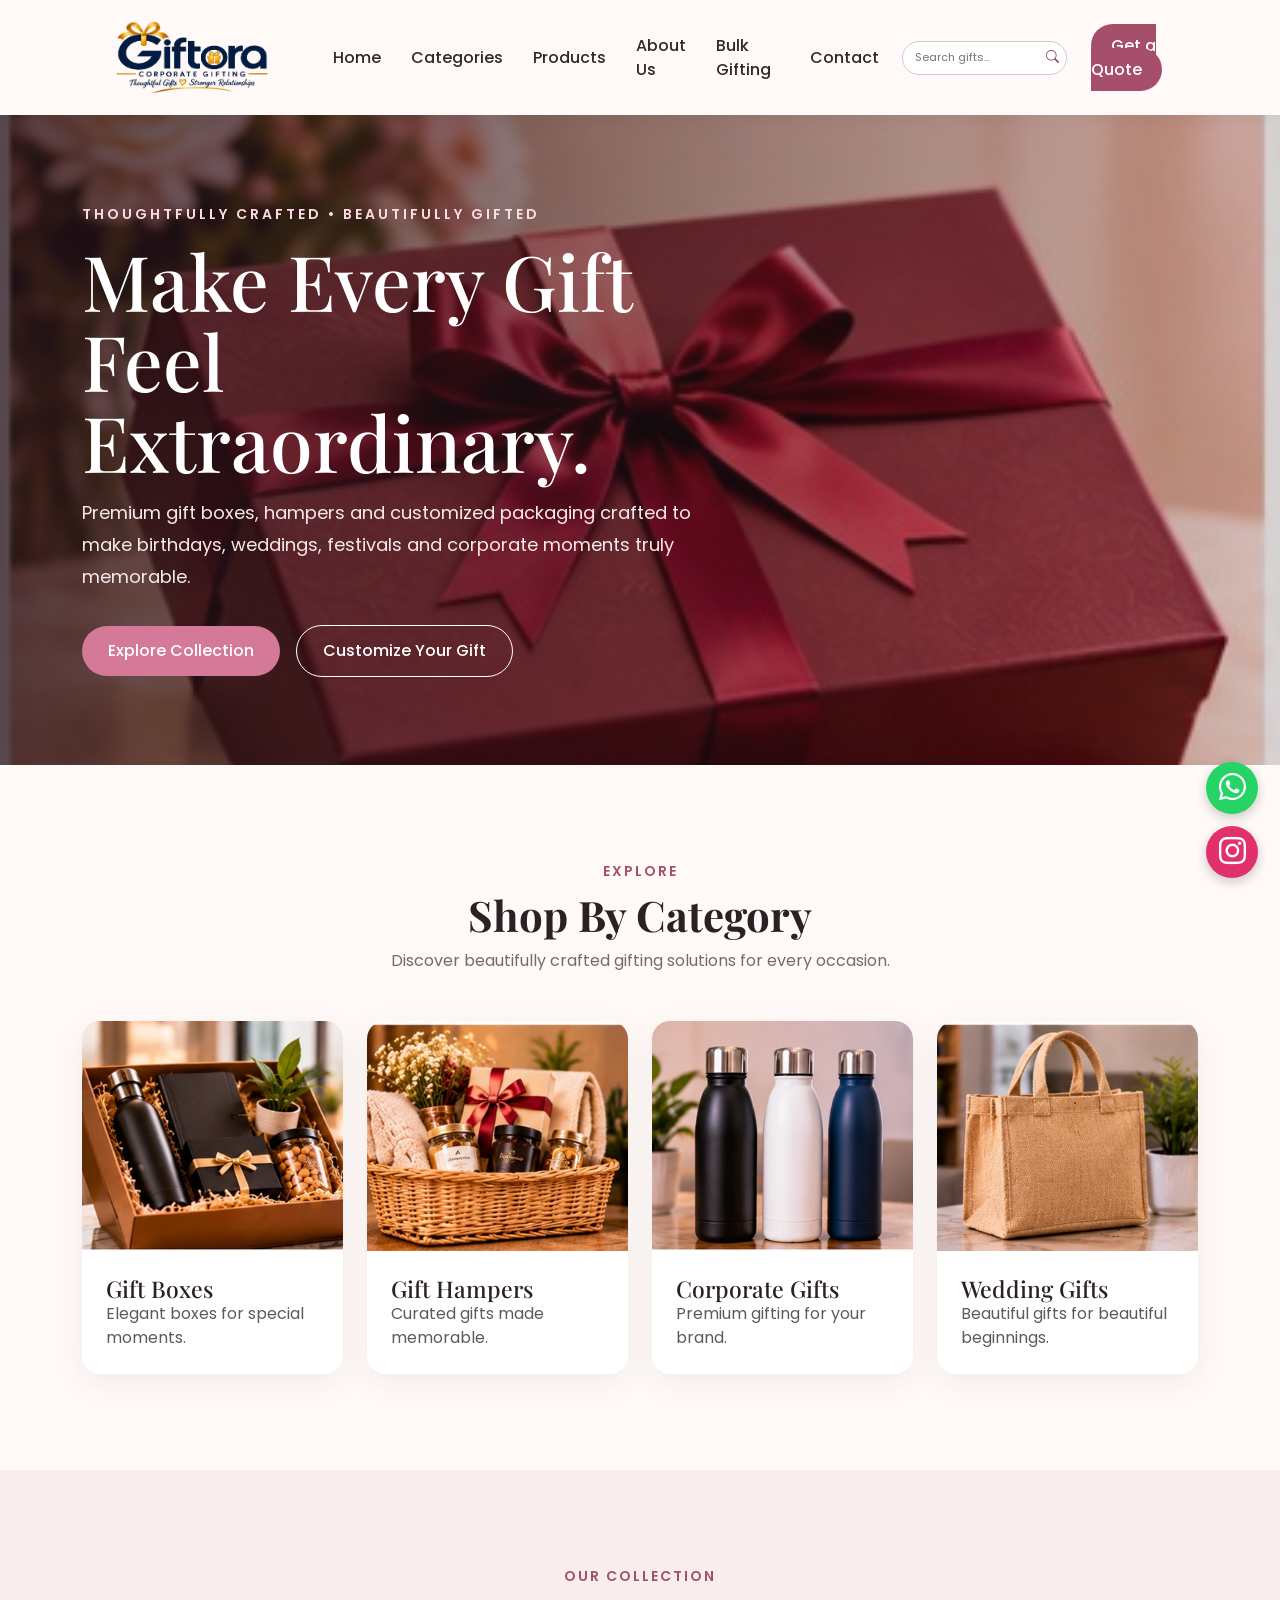
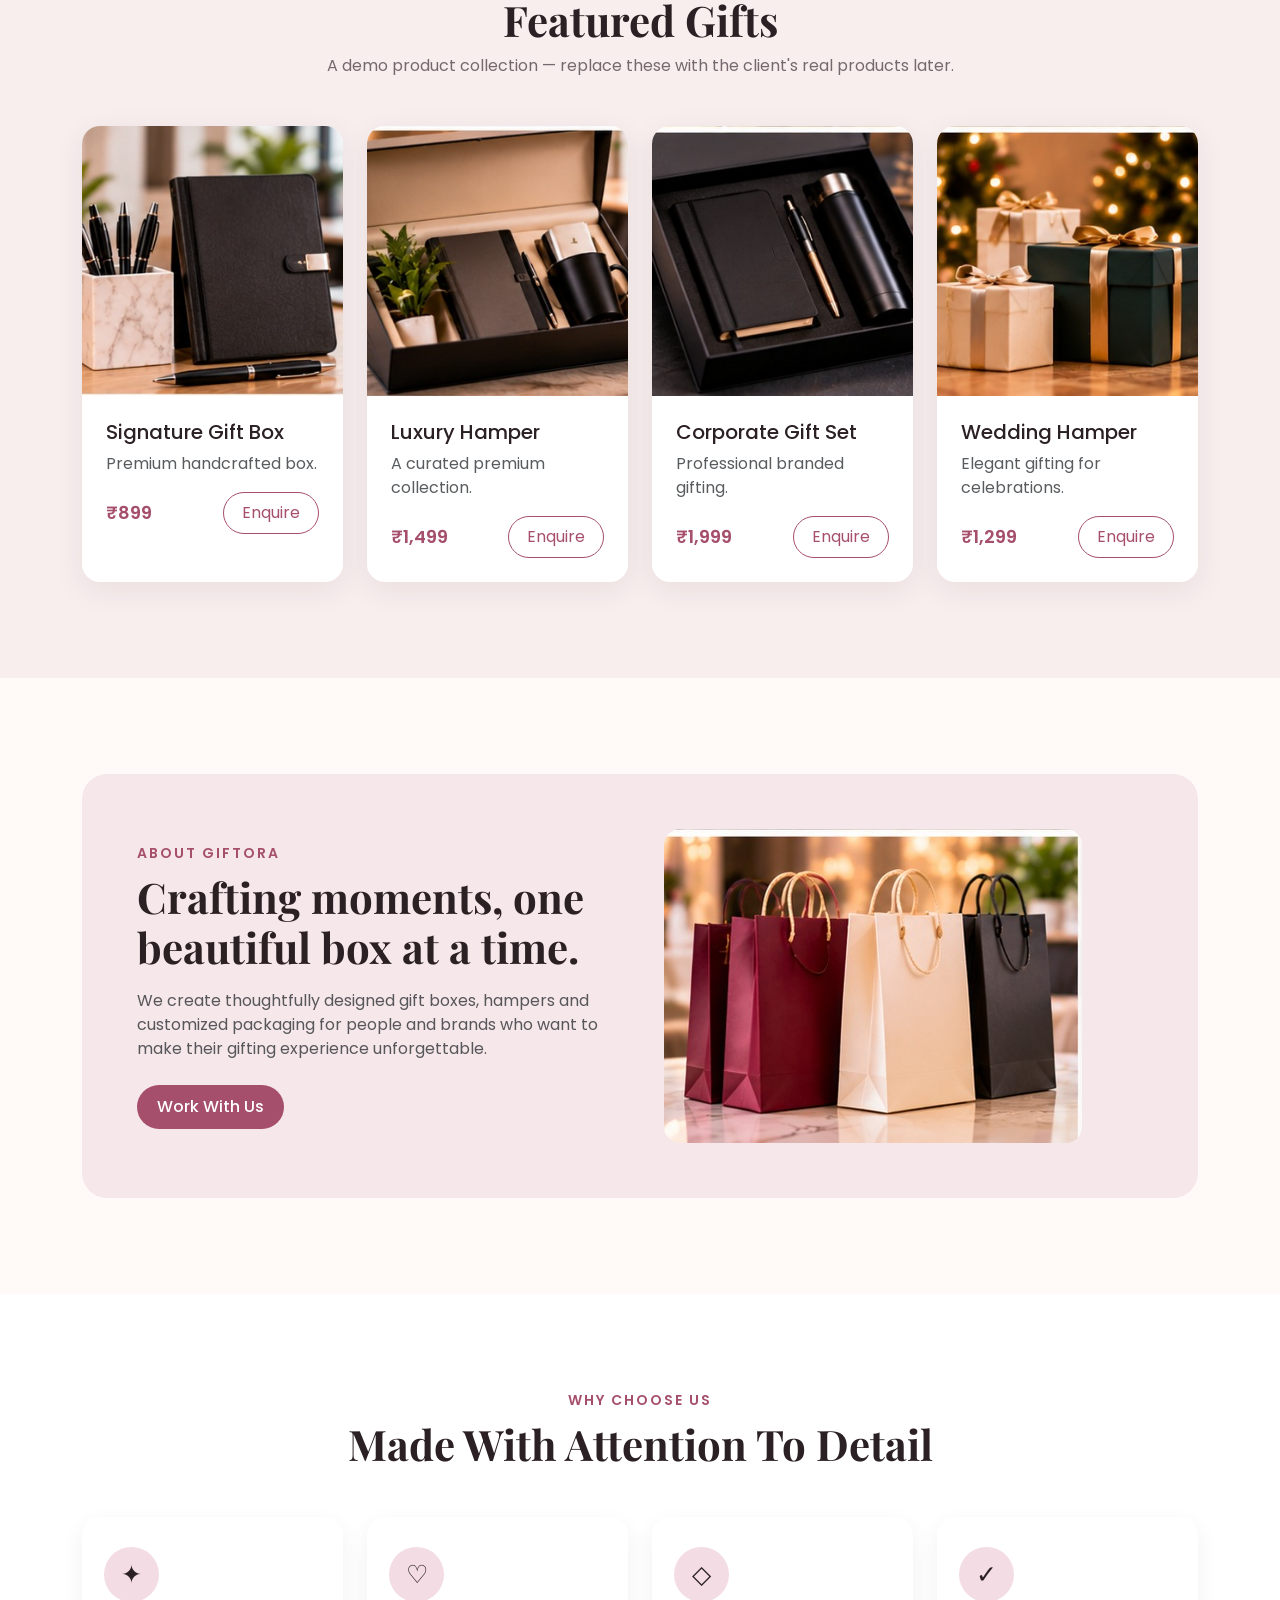
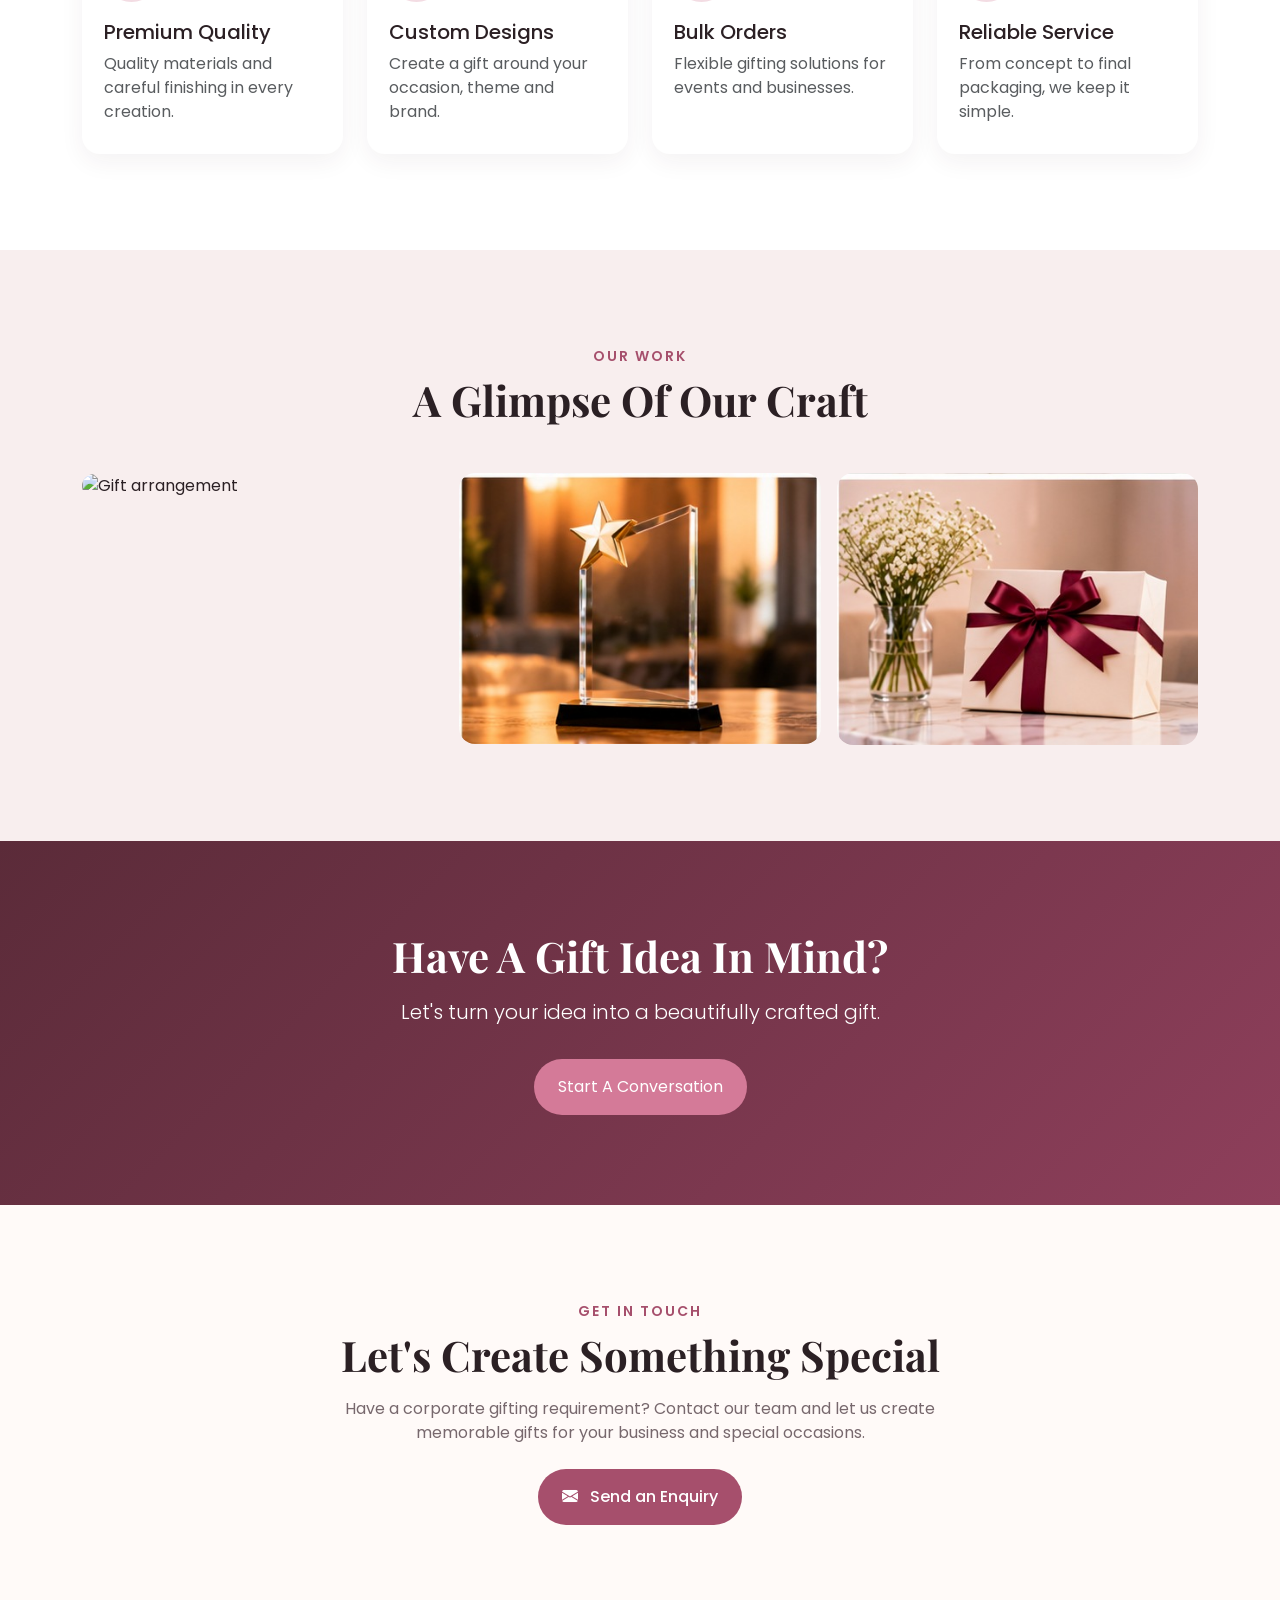
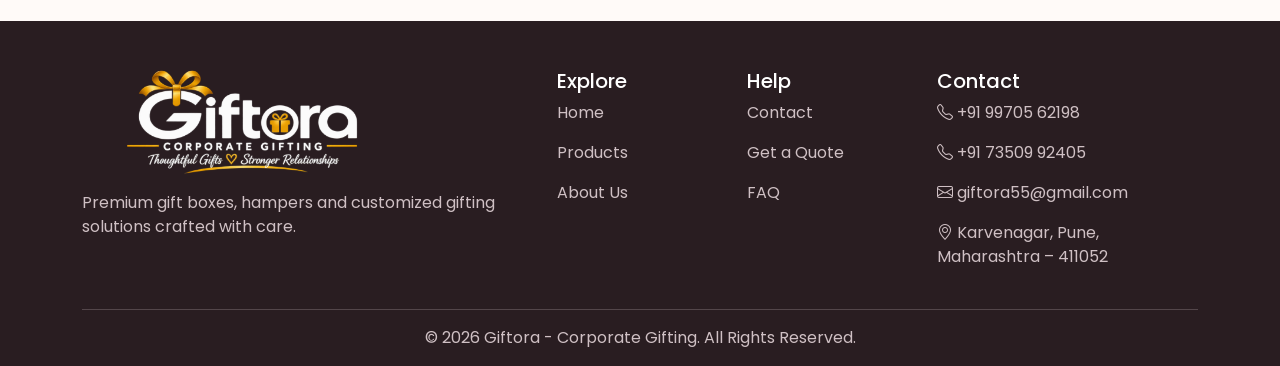
==== HTML/index.html @ d4a24ddd "add files" ====
<!DOCTYPE html>
<html lang="en">

<head>
    <meta charset="UTF-8">
    <meta name="viewport" content="width=device-width, initial-scale=1.0">
    <title>Giftora | Corporate Gifting</title>

    <!-- Bootstrap -->
    <link href="https://cdn.jsdelivr.net/npm/bootstrap@5.3.3/dist/css/bootstrap.min.css" rel="stylesheet">


    <link rel="stylesheet" href="https://cdn.jsdelivr.net/npm/bootstrap-icons@1.11.3/font/bootstrap-icons.min.css">


    <!-- Google Font -->
    <link rel="preconnect" href="https://fonts.googleapis.com">
    <link rel="preconnect" href="https://fonts.gstatic.com" crossorigin>
    <link
        href="https://fonts.googleapis.com/css2?family=Playfair+Display:wght@500;600;700&family=Poppins:wght@300;400;500;600&display=swap"
        rel="stylesheet">

    <style>
        * {
            box-sizing: border-box;
        }

        body {
            margin: 0;
            font-family: 'Poppins', sans-serif;
            color: #2b2024;
            background: #fffaf8;
        }

        .navbar {
            background: rgba(255, 250, 248, 0.96);
            box-shadow: 0 2px 18px rgba(0, 0, 0, 0.06);
        }

        .navbar-brand {
            font-family: 'Playfair Display', serif;
            font-size: 28px;
            font-weight: 700;
            color: #8e3f5b !important;
        }

        .nav-link {
            color: #35262b !important;
            font-weight: 500;
            margin: 0 7px;
        }

        .nav-link:hover {
            color: #b75d78 !important;
        }

        .quote-btn {
            background: #a64f6c;
            color: white;
            border-radius: 30px;
            padding: 10px 20px;
            text-decoration: none;
            font-weight: 500;
        }

        .quote-btn:hover {
            background: #843c55;
            color: white;
        }

        .hero {
            min-height: 650px;
            display: flex;
            align-items: center;
            background:
                linear-gradient(90deg, rgba(40, 20, 28, .78), rgba(40, 20, 28, .18)),
                url('../Image/Home/01-corporate-gift-hamper.jpg') center/cover;
        }

        .hero-content {
            color: white;
            max-width: 650px;
        }

        .hero-content .small-title {
            text-transform: uppercase;
            letter-spacing: 3px;
            font-size: 14px;
            color: #ffd9e4;
            font-weight: 600;
        }

        .hero h1 {
            font-family: 'Playfair Display', serif;
            font-size: clamp(45px, 6vw, 78px);
            line-height: 1.05;
            margin: 15px 0;
        }

        .hero p {
            font-size: 18px;
            line-height: 1.8;
            color: #f8e9ed;
        }

        .hero-buttons a {
            display: inline-block;
            margin-right: 12px;
            margin-top: 15px;
            padding: 13px 26px;
            border-radius: 30px;
            text-decoration: none;
            font-weight: 500;
        }

        .btn-main {
            background: #d47a98;
            color: white;
        }

        .btn-main:hover {
            background: #b75d78;
            color: white;
        }

        .btn-outline {
            border: 1px solid white;
            color: white;
        }

        .btn-outline:hover {
            background: white;
            color: #5b3441;
        }

        .section-title {
            font-family: 'Playfair Display', serif;
            font-size: 42px;
            font-weight: 700;
        }

        .section-subtitle {
            max-width: 650px;
            margin: 0 auto;
            color: #77686d;
        }

        .category-card {
            border: 0;
            overflow: hidden;
            border-radius: 18px;
            background: white;
            box-shadow: 0 8px 30px rgba(73, 39, 50, .08);
            transition: .3s;
        }

        .category-card:hover {
            transform: translateY(-7px);
        }

        .category-card img {
            height: 230px;
            width: 100%;
            object-fit: cover;
        }

        .category-card h5 {
            font-family: 'Playfair Display', serif;
            font-size: 23px;
            margin: 0;
        }

        .product-card {
            border: 0;
            border-radius: 18px;
            overflow: hidden;
            background: white;
            box-shadow: 0 8px 30px rgba(73, 39, 50, .08);
            height: 100%;
        }

        .product-card img {
            height: 270px;
            width: 100%;
            object-fit: cover;
        }

        .product-card .price {
            color: #a64f6c;
            font-weight: 600;
            font-size: 18px;
        }

        .product-btn {
            border: 1px solid #a64f6c;
            color: #a64f6c;
            border-radius: 25px;
            padding: 8px 18px;
            text-decoration: none;
            display: inline-block;
        }

        .product-btn:hover {
            background: #a64f6c;
            color: white;
        }

        .about-box {
            background: #f5e7ea;
            border-radius: 25px;
            padding: 55px;
        }

        .why-card {
            background: white;
            border-radius: 18px;
            padding: 30px 22px;
            height: 100%;
            box-shadow: 0 8px 25px rgba(73, 39, 50, .06);
        }

        .why-icon {
            width: 55px;
            height: 55px;
            display: flex;
            align-items: center;
            justify-content: center;
            border-radius: 50%;
            background: #f3dce3;
            font-size: 25px;
            margin-bottom: 18px;
        }

        .cta {
            background: linear-gradient(135deg, #5b2b39, #8e3f5b);
            color: white;
            padding: 90px 20px;
        }

        footer {
            background: #291d21;
            color: #cfc0c4;
        }

        footer h4 {
            color: white;
            font-family: 'Playfair Display', serif;
        }

        footer a {
            color: #cfc0c4;
            text-decoration: none;
        }

        footer a:hover {
            color: white;
        }

        @media (max-width: 768px) {
            .hero {
                min-height: 580px;
            }

            .about-box {
                padding: 30px;
            }
        }

        /* ===== Home Page Navbar Search ===== */
        .giftora-search {
            position: relative;
            width: 165px;
            height: 34px;
            display: flex;
            align-items: center;
            border: 1px solid #d8c5cb;
            border-radius: 20px;
            background: #fff;
            overflow: hidden;
        }

        .giftora-search input {
            width: 100%;
            height: 100%;
            border: none !important;
            outline: none !important;
            box-shadow: none !important;
            background: transparent;
            padding: 5px 30px 5px 12px;
            font-family: 'Poppins', sans-serif;
            font-size: 11px;
        }

        .giftora-search button {
            position: absolute;
            right: 7px;
            top: 50%;
            transform: translateY(-50%);
            border: none;
            background: transparent;
            color: #8e3f5b;
            padding: 0;
            font-size: 13px;
            cursor: pointer;
        }

        @media (max-width: 991px) {
            .giftora-search {
                width: 165px;
            }
        }

        /* Floating Social Media Buttons */
        .floating-social {
            position: fixed;
            right: 22px;
            bottom: 22px;
            display: flex;
            flex-direction: column;
            gap: 12px;
            z-index: 9999;
        }

        .social-btn {
            width: 52px;
            height: 52px;
            border-radius: 50%;
            display: flex;
            align-items: center;
            justify-content: center;
            color: #fff;
            font-size: 27px;
            text-decoration: none;
            box-shadow: 0 4px 12px rgba(0, 0, 0, 0.2);
            transition: transform 0.3s ease;
        }

        .social-btn:hover {
            transform: scale(1.1);
            color: #fff;
        }

        .whatsapp-btn {
            background: #25D366;
        }

        .instagram-btn {
            background: #E1306C;
        }
    </style>
</head>

<body>

    <!-- NAVBAR -->

    <!-- NAVBAR -->
    <nav class="navbar navbar-expand-lg sticky-top">
        <div class="container py-2">

            <a class="navbar-brand" href="index.html">
                <img src="../Image/GiftoraLogo.png" alt="Giftora Corporate Gifting" style="width:220px; height:auto;">
            </a>

            <button class="navbar-toggler" type="button" data-bs-toggle="collapse" data-bs-target="#menu"
                aria-controls="menu" aria-expanded="false" aria-label="Toggle navigation">
                <span class="navbar-toggler-icon"></span>
            </button>

            <div class="collapse navbar-collapse" id="menu">
                <ul class="navbar-nav ms-auto align-items-lg-center">





                    <li class="nav-item">
                        <a class="nav-link" href="index.html">Home</a>
                    </li>

                    <li class="nav-item">
                        <a class="nav-link" href="categories.html">Categories</a>
                    </li>

                    <li class="nav-item">
                        <a class="nav-link" href="products.html">Products</a>
                    </li>

                    <li class="nav-item">
                        <a class="nav-link" href="about.html">About Us</a>
                    </li>

                    <li class="nav-item">
                        <a class="nav-link" href="bulk-gifting.html">Bulk Gifting</a>
                    </li>

                    <li class="nav-item">
                        <a class="nav-link" href="contact.html">Contact</a>
                    </li>


                    <!-- SEARCH BAR -->
                    <li class="nav-item mx-lg-2 my-2 my-lg-0">
                        <form class="giftora-search" action="products.html" method="get">
                            <input type="search" name="search" placeholder="Search gifts..." aria-label="Search gifts">

                            <button type="submit" aria-label="Search">
                                <i class="bi bi-search"></i>
                            </button>
                        </form>
                    </li>

                    <li class="nav-item ms-lg-3 mt-3 mt-lg-0">
                        <a class="quote-btn" href="contact.html">Get a Quote</a>
                    </li>

                </ul>
            </div>
        </div>
    </nav>


    <!-- HERO -->
    <section class="hero">
        <div class="container">
            <div class="hero-content">
                <div class="small-title">Thoughtfully crafted • Beautifully gifted</div>
                <h1>Make Every Gift Feel Extraordinary.</h1>
                <p>
                    Premium gift boxes, hampers and customized packaging
                    crafted to make birthdays, weddings, festivals and
                    corporate moments truly memorable.
                </p>

                <div class="hero-buttons">
                    <a href="#products" class="btn-main">Explore Collection</a>
                    <a href="#contact" class="btn-outline">Customize Your Gift</a>
                </div>
            </div>
        </div>
    </section>

    <!-- CATEGORIES -->
    <section id="categories" class="py-5">
        <div class="container py-5">
            <div class="text-center mb-5">
                <div class="text-uppercase small fw-semibold" style="letter-spacing:2px;color:#a64f6c;">
                    Explore
                </div>
                <h2 class="section-title mt-2">Shop By Category</h2>
                <p class="section-subtitle">
                    Discover beautifully crafted gifting solutions for every occasion.
                </p>
            </div>

            <div class="row g-4">
                <div class="col-md-6 col-lg-3">
                    <div class="category-card ">
                        <img src="../Image/Home/02-premium-gift-box.jpg" alt="Premium gift box">
                        <div class="p-4">
                            <h5>Gift Boxes</h5>
                            <p class="text-muted mb-0">Elegant boxes for special moments.</p>
                        </div>
                    </div>
                </div>

                <div class="col-md-6 col-lg-3">
                    <div class="category-card">
                        <img src="../Image/Home/07-luxury-gift-basket.jpg" alt="Luxury gift basket">
                        <div class="p-4">
                            <h5>Gift Hampers</h5>
                            <p class="text-muted mb-0">Curated gifts made memorable.</p>
                        </div>
                    </div>
                </div>

                <div class="col-md-6 col-lg-3">
                    <div class="category-card">
                        <img src="../Image/Home/04-insulated-water-bottles.jpg" alt="Insulated water bottles">
                        <div class="p-4">
                            <h5>Corporate Gifts</h5>
                            <p class="text-muted mb-0">Premium gifting for your brand.</p>
                        </div>
                    </div>
                </div>

                <div class="col-md-6 col-lg-3">
                    <div class="category-card">
                        <img src="../Image/Home/08-eco-friendly-tote.jpg" alt="Eco-friendly gift tote">
                        <div class="p-4">
                            <h5>Wedding Gifts</h5>
                            <p class="text-muted mb-0">Beautiful gifts for beautiful beginnings.</p>
                        </div>
                    </div>
                </div>
            </div>
        </div>
    </section>

    <!-- PRODUCTS -->
    <section id="products" class="py-5" style="background:#f8eeee;">
        <div class="container py-5">
            <div class="text-center mb-5">
                <div class="text-uppercase small fw-semibold" style="letter-spacing:2px;color:#a64f6c;">Our collection
                </div>
                <h2 class="section-title mt-2">Featured Gifts</h2>
                <p class="section-subtitle">A demo product collection — replace these with the client's real products
                    later.</p>
            </div>

            <div class="row g-4">
                <div class="col-md-6 col-lg-3">
                    <div class="product-card">
                        <img src="../Image/Home/03-office-stationery-gifts.jpg" alt="Office stationery gift set">
                        <div class="p-4">
                            <h5>Signature Gift Box</h5>
                            <p class="text-muted">Premium handcrafted box.</p>
                            <div class="d-flex justify-content-between align-items-center">
                                <span class="price">₹899</span>
                                <a class="product-btn" href="#contact">Enquire</a>
                            </div>
                        </div>
                    </div>
                </div>

                <div class="col-md-6 col-lg-3">
                    <div class="product-card">
                        <img src="../Image/Home/05-corporate-welcome-kit.jpg" alt="Corporate welcome kit">
                        <div class="p-4">
                            <h5>Luxury Hamper</h5>
                            <p class="text-muted">A curated premium collection.</p>
                            <div class="d-flex justify-content-between align-items-center">
                                <span class="price">₹1,499</span>
                                <a class="product-btn" href="#contact">Enquire</a>
                            </div>
                        </div>
                    </div>
                </div>

                <div class="col-md-6 col-lg-3">
                    <div class="product-card">
                        <img src="../Image/Home/10-executive-gift-set.jpg" alt="Executive gift set">
                        <div class="p-4">
                            <h5>Corporate Gift Set</h5>
                            <p class="text-muted">Professional branded gifting.</p>
                            <div class="d-flex justify-content-between align-items-center">
                                <span class="price">₹1,999</span>
                                <a class="product-btn" href="#contact">Enquire</a>
                            </div>
                        </div>
                    </div>
                </div>

                <div class="col-md-6 col-lg-3">
                    <div class="product-card">
                        <img src="../Image/Home/11-festive-gift-hampers.jpg" alt="Festive gift hamper">
                        <div class="p-4">
                            <h5>Wedding Hamper</h5>
                            <p class="text-muted">Elegant gifting for celebrations.</p>
                            <div class="d-flex justify-content-between align-items-center">
                                <span class="price">₹1,299</span>
                                <a class="product-btn" href="#contact">Enquire</a>
                            </div>
                        </div>
                    </div>
                </div>
            </div>
        </div>
    </section>

    <!-- ABOUT -->
    <section id="about" class="py-5">
        <div class="container py-5">
            <div class="about-box">
                <div class="row align-items-center g-5">
                    <div class="col-lg-6">
                        <div class="text-uppercase small fw-semibold" style="letter-spacing:2px;color:#a64f6c;">About
                            Giftora</div>
                        <h2 class="section-title mt-2">Crafting moments, one beautiful box at a time.</h2>
                        <p class="text-muted mt-3">
                            We create thoughtfully designed gift boxes, hampers and
                            customized packaging for people and brands who want to
                            make their gifting experience unforgettable.
                        </p>
                        <a href="#contact" class="quote-btn d-inline-block mt-2">Work With Us</a>
                    </div>

                    <div class="col-lg-6">
                        <img class="img-fluid rounded-4" src="../Image/Home/09-premium-gift-bags.jpg"
                            alt="Premium corporate gift bags">
                    </div>
                </div>
            </div>
        </div>
    </section>

    <!-- WHY US -->
    <section class="py-5" style="background:#fff;">
        <div class="container py-5">
            <div class="text-center mb-5">
                <div class="text-uppercase small fw-semibold" style="letter-spacing:2px;color:#a64f6c;">Why choose us
                </div>
                <h2 class="section-title mt-2">Made With Attention To Detail</h2>
            </div>

            <div class="row g-4">
                <div class="col-md-6 col-lg-3">
                    <div class="why-card">
                        <div class="why-icon">✦</div>
                        <h5>Premium Quality</h5>
                        <p class="text-muted mb-0">Quality materials and careful finishing in every creation.</p>
                    </div>
                </div>

                <div class="col-md-6 col-lg-3">
                    <div class="why-card">
                        <div class="why-icon">♡</div>
                        <h5>Custom Designs</h5>
                        <p class="text-muted mb-0">Create a gift around your occasion, theme and brand.</p>
                    </div>
                </div>

                <div class="col-md-6 col-lg-3">
                    <div class="why-card">
                        <div class="why-icon">◇</div>
                        <h5>Bulk Orders</h5>
                        <p class="text-muted mb-0">Flexible gifting solutions for events and businesses.</p>
                    </div>
                </div>

                <div class="col-md-6 col-lg-3">
                    <div class="why-card">
                        <div class="why-icon">✓</div>
                        <h5>Reliable Service</h5>
                        <p class="text-muted mb-0">From concept to final packaging, we keep it simple.</p>
                    </div>
                </div>
            </div>
        </div>
    </section>

    <!-- GALLERY -->
    <section id="gallery" class="py-5" style="background:#f8eeee;">
        <div class="container py-5">
            <div class="text-center mb-5">
                <div class="text-uppercase small fw-semibold" style="letter-spacing:2px;color:#a64f6c;">Our work</div>
                <h2 class="section-title mt-2">A Glimpse Of Our Craft</h2>
            </div>

            <div class="row g-3">
                <div class="col-md-6 col-lg-4">
                    <img class="img-fluid rounded-4 w-100"
                        src="https://images.unsplash.com/photo-1607344645866-009c320b63e0?auto=format&fit=crop&w=900&q=80"
                        alt="Gift arrangement">
                </div>
                <div class="col-md-6 col-lg-4">
                    <img class="img-fluid rounded-4 w-100" src="../Image/Home/06-recognition-award.jpg"
                        alt="Corporate recognition award">
                </div>
                <div class="col-md-6 col-lg-4">
                    <img class="img-fluid rounded-4 w-100" src="../Image/Home/12-premium-packaging.jpg"
                        alt="Premium gift packaging">
                </div>
            </div>
        </div>
    </section>

    <!-- CTA -->
    <section class="cta text-center">
        <div class="container">
            <h2 class="section-title text-white">Have A Gift Idea In Mind?</h2>
            <p class="lead mt-3">Let's turn your idea into a beautifully crafted gift.</p>
            <a href="contact.html"
                class="btn-main d-inline-block mt-3 px-4 py-3 rounded-pill text-decoration-none">Start A
                Conversation</a>
        </div>
    </section>


    <!-- CONTACT CTA -->
    <section id="contact" class="py-5">
        <div class="container py-5">
            <div class="text-center">
                <div class="text-uppercase small fw-semibold" style="letter-spacing:2px;color:#a64f6c;">
                    Get in touch
                </div>

                <h2 class="section-title mt-2">
                    Let's Create Something Special
                </h2>

                <p class="section-subtitle mt-3">
                    Have a corporate gifting requirement?
                    Contact our team and let us create memorable gifts
                    for your business and special occasions.
                </p>

                <a href="contact.html" class="quote-btn d-inline-block mt-4 px-4 py-3">
                    <i class="bi bi-envelope-fill me-2"></i>
                    Send an Enquiry
                </a>
            </div>
        </div>
    </section>


    <!-- FOOTER -->
    <footer class="pt-5 pb-3">
        <div class="container">
            <div class="row g-4">
                <div class="col-lg-5">

                    <img src="../Image/GiftoraFooterLogo.png" alt="Giftora Corporate Gifting"
                        style="width:320px; max-width:100%; height:auto;">

                    <p class="mt-3">
                        Premium gift boxes, hampers and customized gifting
                        solutions crafted with care.
                    </p>
                </div>

                <div class="col-6 col-lg-2">
                    <h5 class="text-white">Explore</h5>
                    <p><a href="#">Home</a></p>
                    <p><a href="#products">Products</a></p>
                    <p><a href="#about">About Us</a></p>
                </div>

                <div class="col-6 col-lg-2">
                    <h5 class="text-white">Help</h5>
                    <p><a href="#contact">Contact</a></p>
                    <p><a href="#contact">Get a Quote</a></p>
                    <p><a href="#">FAQ</a></p>
                </div>

                <div class="col-lg-3">
                    <h5 class="text-white">Contact</h5>

                    <p>
                        <i class="bi bi-telephone"></i>
                        <a href="tel:+919970562198">+91 99705 62198</a>
                    </p>

                    <p>
                        <i class="bi bi-telephone"></i>
                        <a href="tel:+917350992405">+91 73509 92405</a>
                    </p>

                    <p>
                        <i class="bi bi-envelope"></i>
                        <a href="mailto:giftora55@gmail.com">
                            giftora55@gmail.com
                        </a>
                    </p>

                    <p>
                        <i class="bi bi-geo-alt"></i>
                        Karvenagar, Pune, Maharashtra – 411052
                    </p>

                </div>
            </div>

            <hr class="mt-4">
            <p class="text-center mb-0">© 2026 Giftora - Corporate Gifting. All Rights Reserved.</p>
        </div>

        <script src="https://cdn.jsdelivr.net/npm/bootstrap@5.3.3/dist/js/bootstrap.bundle.min.js"></script>
    </footer>

    <!-- Floating Social Media Buttons -->
    <div class="floating-social">

        <!-- WhatsApp -->
        <a href="https://wa.me/917350992405" class="social-btn whatsapp-btn" target="_blank" rel="noopener noreferrer"
            aria-label="Chat on WhatsApp">
            <i class="bi bi-whatsapp"></i>
        </a>

        <!-- Instagram -->
        <a href="https://www.instagram.com/gift_oragifting/" class="social-btn instagram-btn" target="_blank"
            rel="noopener noreferrer" aria-label="Visit Instagram">
            <i class="bi bi-instagram"></i>
        </a>

    </div>

</body>

</html>
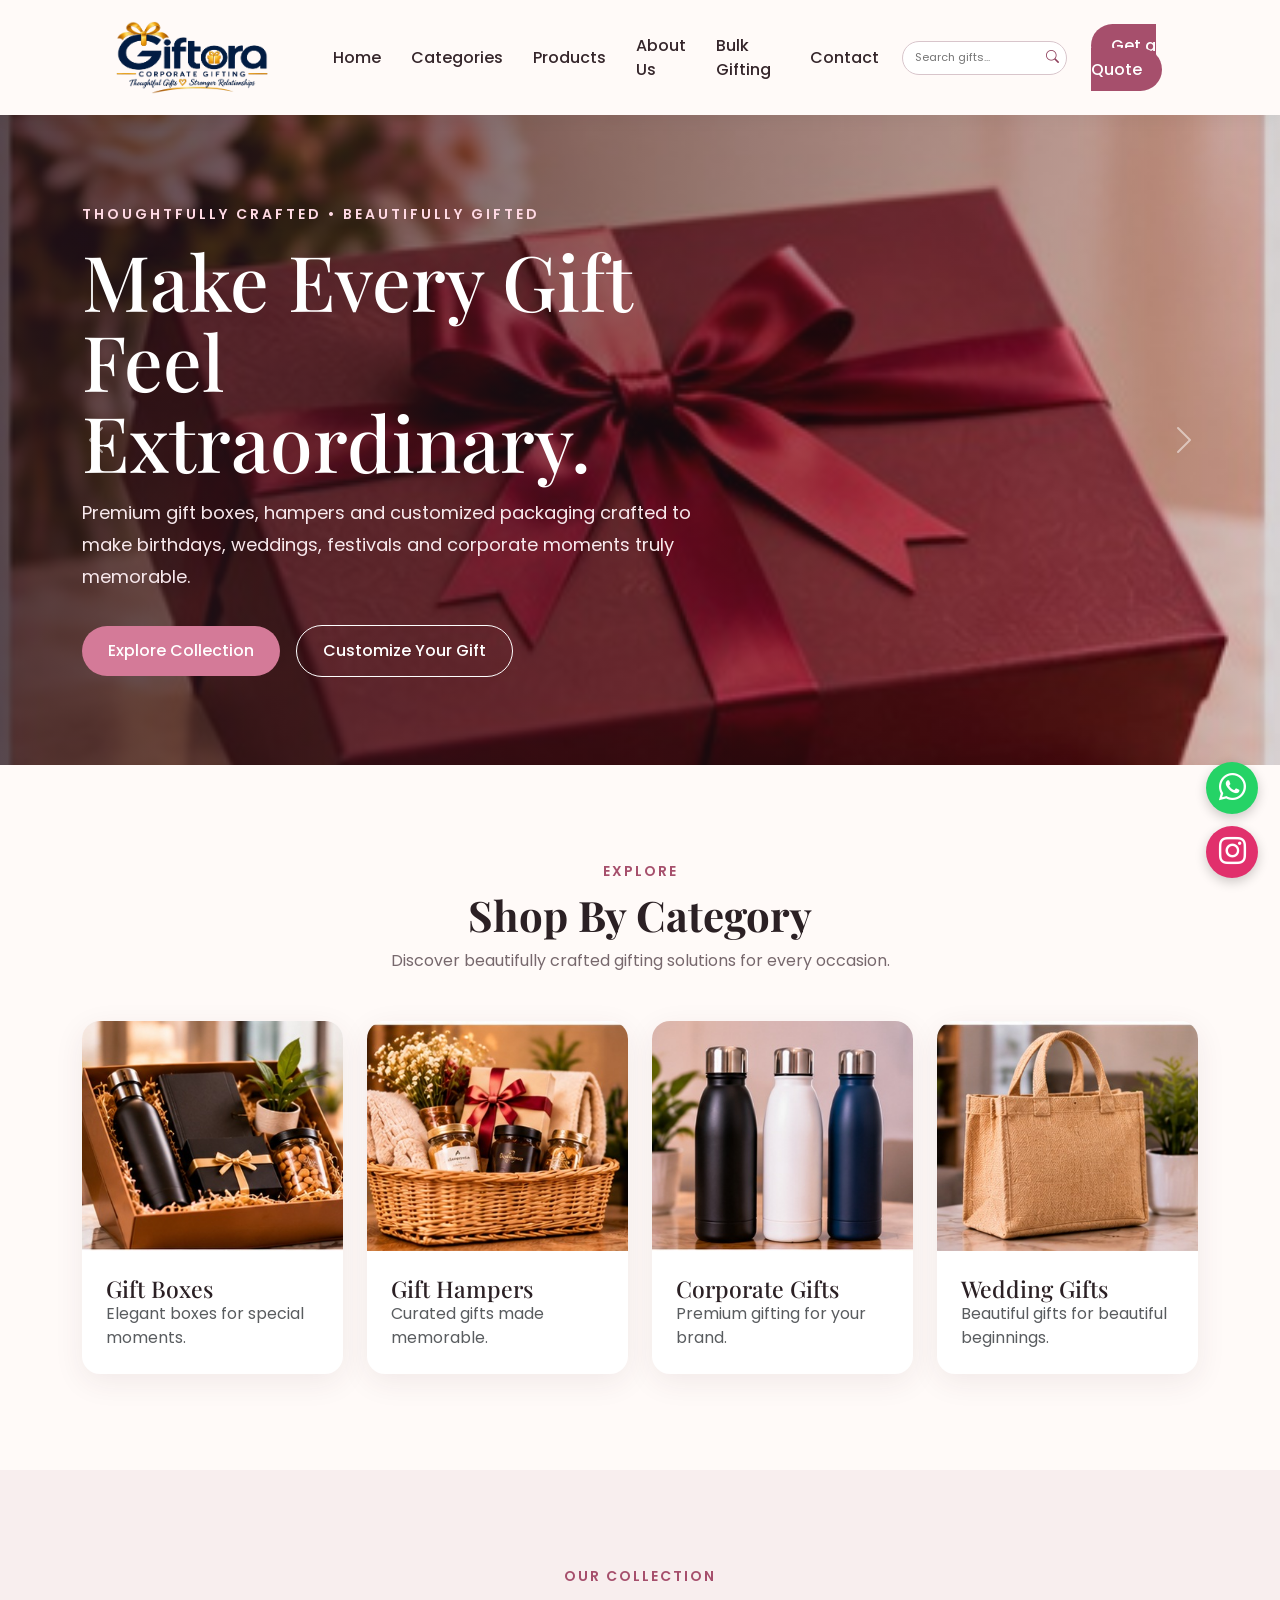
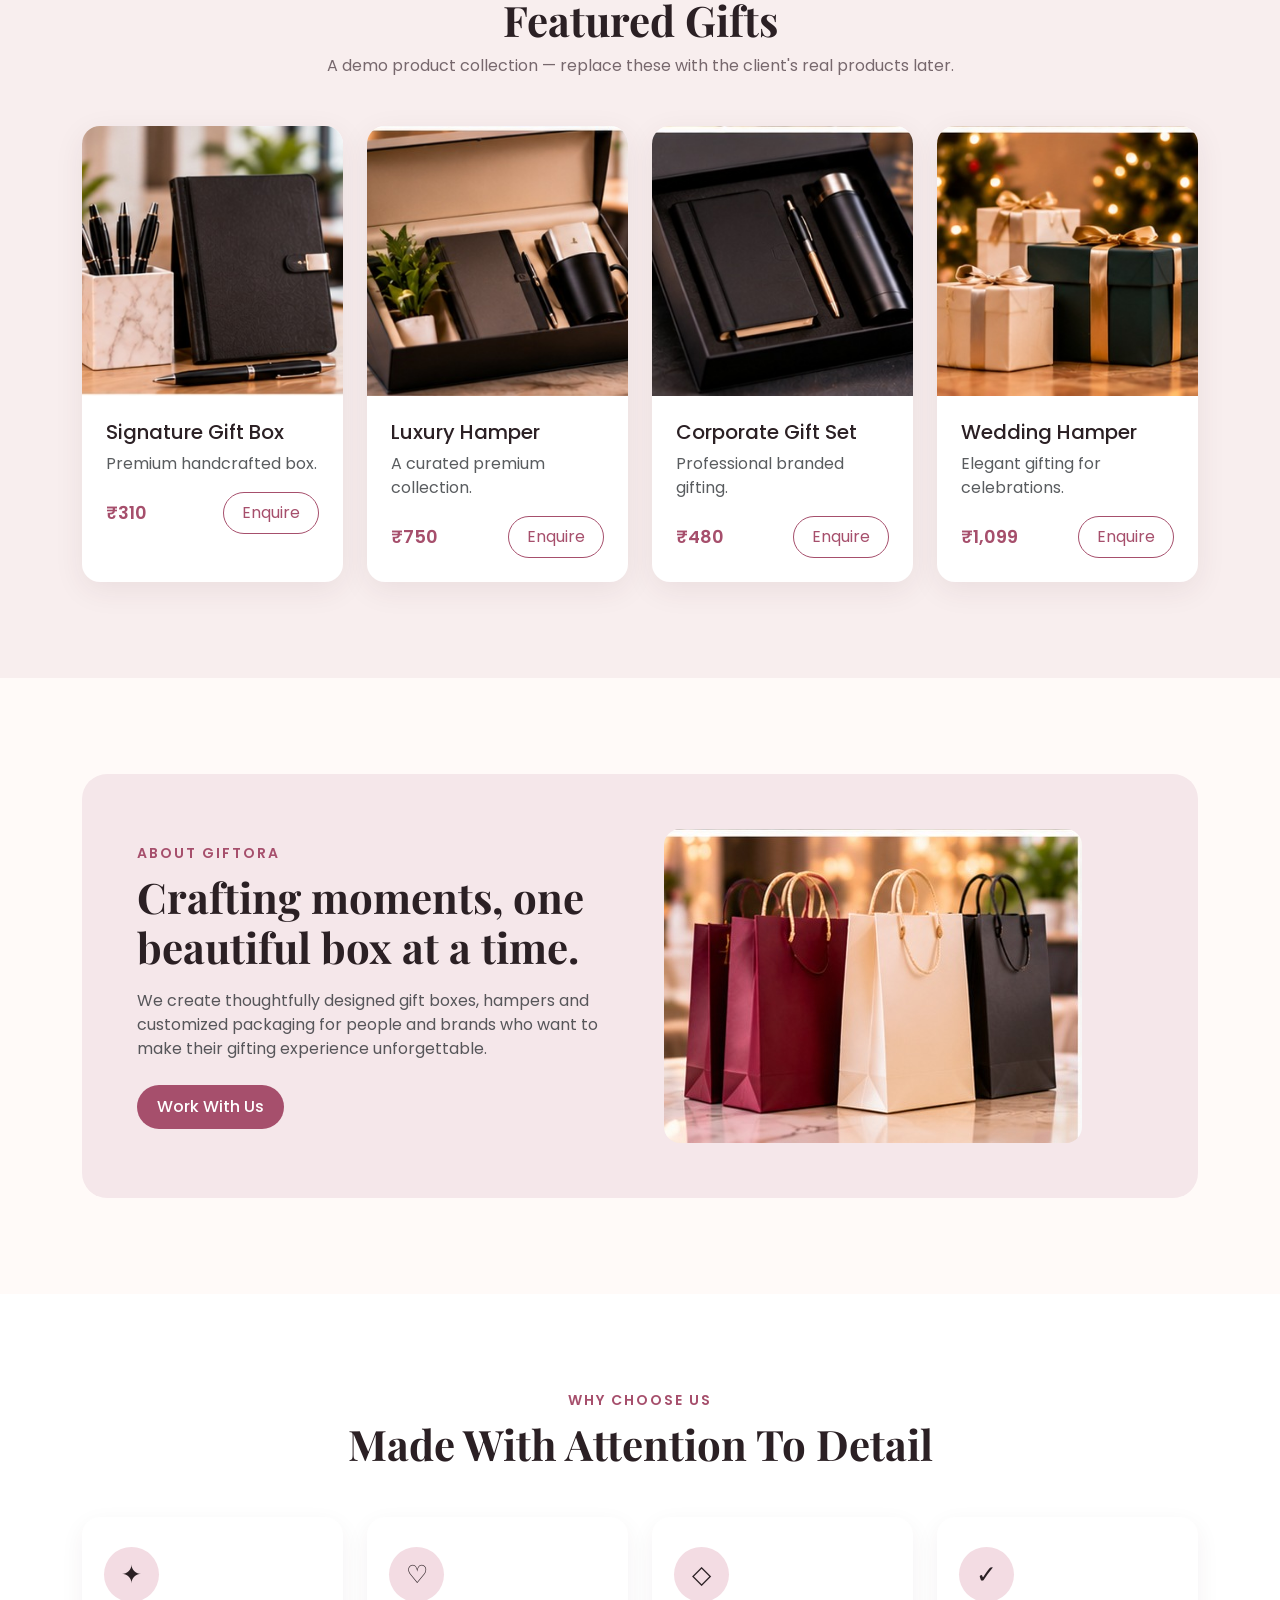
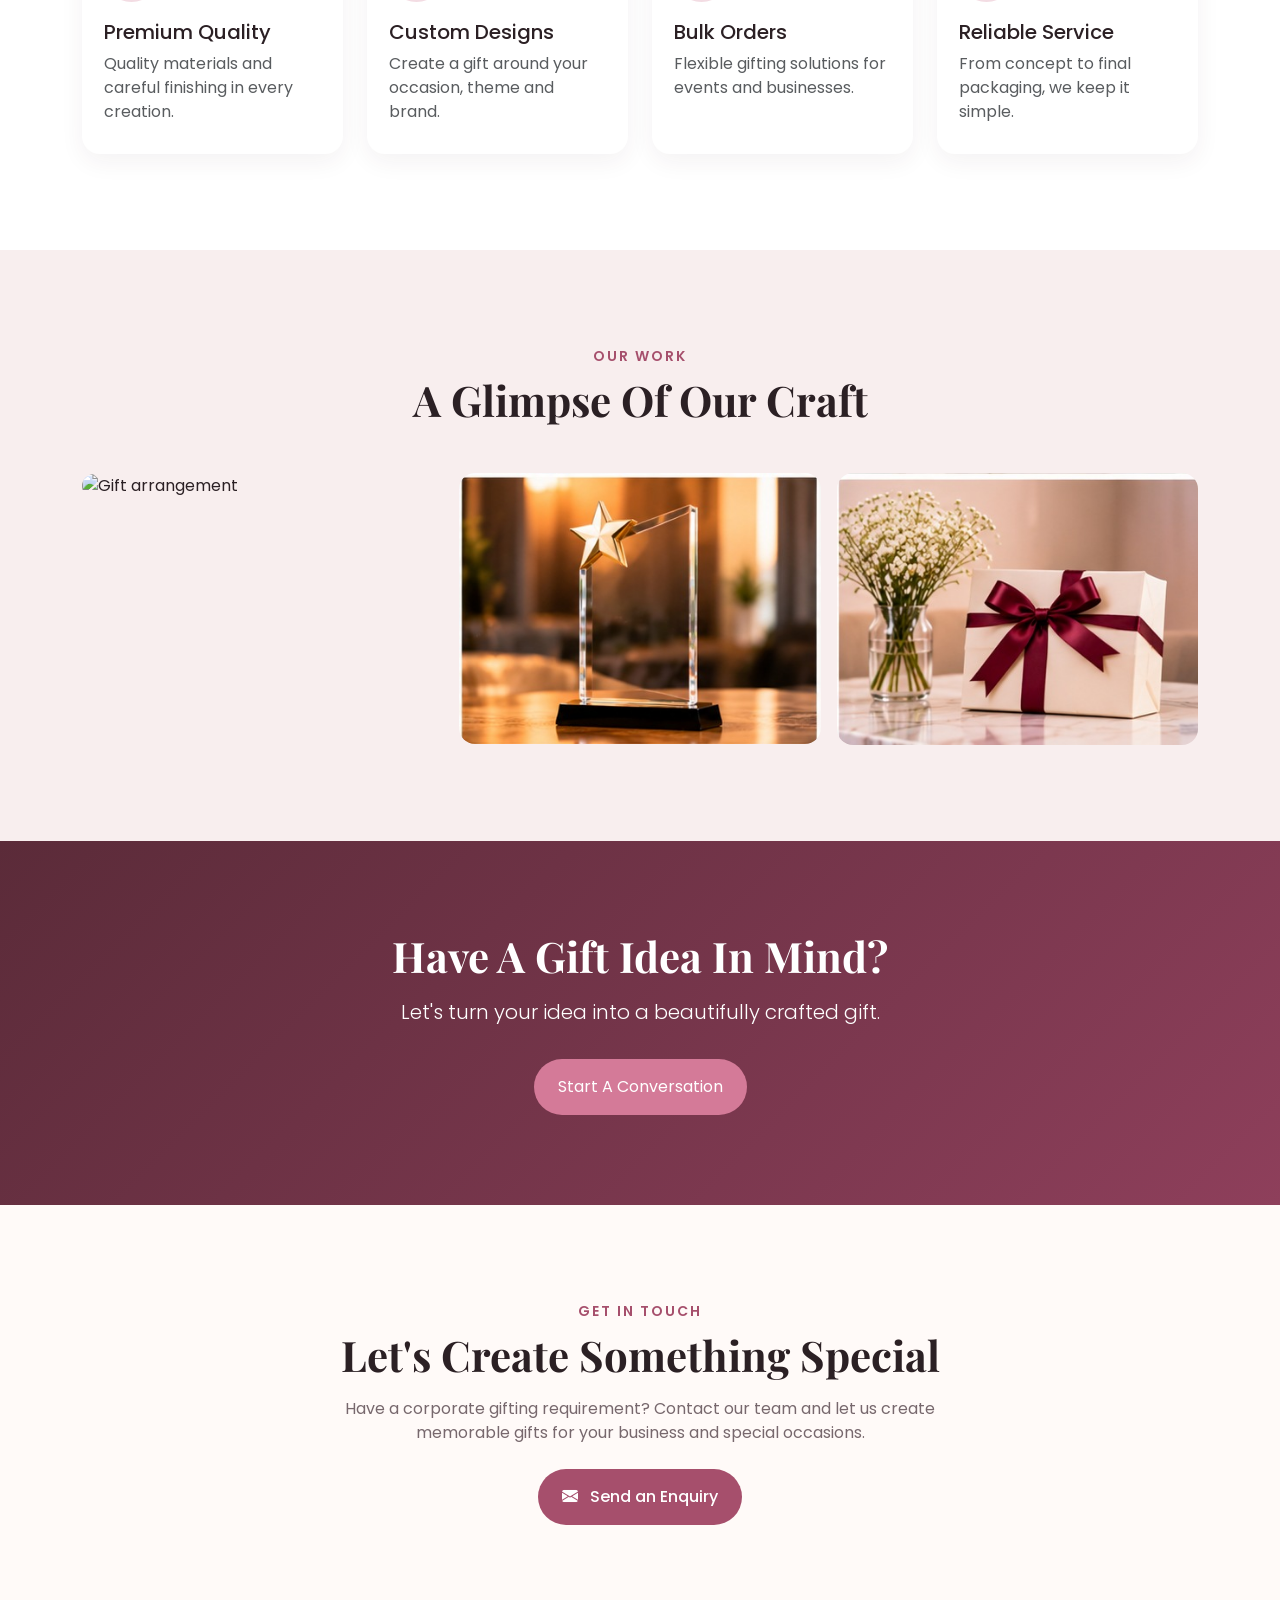
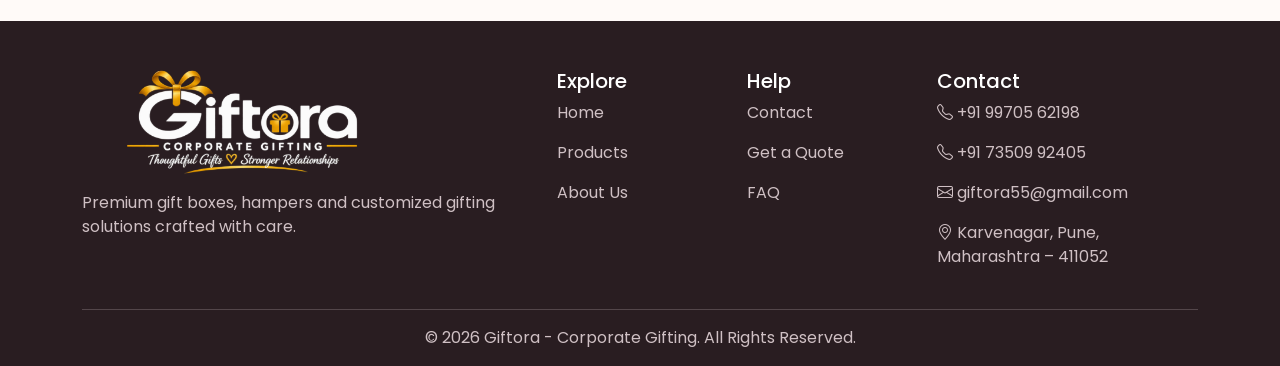
==== commit 61f117f9: "Updated Giftora homepage and contact page" ====
--- a/HTML/index.html
+++ b/HTML/index.html
@@ -69,17 +69,51 @@
         }
 
         .hero {
-            min-height: 650px;
+            display: block;
+            width: 100%;
+            height: 650px;
+            position: relative;
+            overflow: hidden;
+        }
+
+        #giftoraHero {
+            width: 100%;
+            height: 100%;
+        }
+
+        #giftoraHero .carousel-inner,
+        #giftoraHero .carousel-item {
+            width: 100%;
+            height: 650px;
+        }
+
+        #giftoraHero .carousel-item {
+            background-position: center;
+            background-size: cover;
+            background-repeat: no-repeat;
+        }
+
+        #giftoraHero .carousel-item::before {
+            content: "";
+            position: absolute;
+            inset: 0;
+            background: linear-gradient(90deg,
+                    rgba(40, 20, 28, .78),
+                    rgba(40, 20, 28, .18));
+        }
+
+        #giftoraHero .container {
+            position: relative;
+            z-index: 2;
+            height: 100%;
             display: flex;
             align-items: center;
-            background:
-                linear-gradient(90deg, rgba(40, 20, 28, .78), rgba(40, 20, 28, .18)),
-                url('../Image/Home/01-corporate-gift-hamper.jpg') center/cover;
         }
 
         .hero-content {
             color: white;
             max-width: 650px;
+            width: 100%;
         }
 
         .hero-content .small-title {
@@ -252,13 +286,26 @@
             text-decoration: none;
         }
 
+
         footer a:hover {
             color: white;
         }
 
+        /* ===== RESPONSIVE HERO ===== */
         @media (max-width: 768px) {
-            .hero {
-                min-height: 580px;
+
+            .hero,
+            #giftoraHero .carousel-inner,
+            #giftoraHero .carousel-item {
+                height: 580px;
+            }
+
+            .hero-content {
+                padding: 0 15px;
+            }
+
+            .hero h1 {
+                font-size: 45px;
             }
 
             .about-box {
@@ -266,9 +313,9 @@
             }
         }
 
-        /* ===== Home Page Navbar Search ===== */
+        /* ===== GIFTORA ROUNDED SEARCH BAR ===== */
         .giftora-search {
-            position: relative;
+          position: relative;
             width: 165px;
             height: 34px;
             display: flex;
@@ -291,8 +338,14 @@
             font-size: 11px;
         }
 
+        .giftora-search input:focus {
+            outline: none;
+            border: none;
+            box-shadow: none;
+        }
+
         .giftora-search button {
-            position: absolute;
+             position: absolute;
             right: 7px;
             top: 50%;
             transform: translateY(-50%);
@@ -304,13 +357,16 @@
             cursor: pointer;
         }
 
+
+        /* ===== TABLET RESPONSIVE ===== */
         @media (max-width: 991px) {
             .giftora-search {
                 width: 165px;
+                max-width: 100%;
             }
         }
 
-        /* Floating Social Media Buttons */
+        /* ===== FLOATING SOCIAL BUTTONS ===== */
         .floating-social {
             position: fixed;
             right: 22px;
@@ -420,23 +476,131 @@
     </nav>
 
 
-    <!-- HERO -->
+    <!-- HERO SLIDER -->
     <section class="hero">
-        <div class="container">
-            <div class="hero-content">
-                <div class="small-title">Thoughtfully crafted • Beautifully gifted</div>
-                <h1>Make Every Gift Feel Extraordinary.</h1>
-                <p>
-                    Premium gift boxes, hampers and customized packaging
-                    crafted to make birthdays, weddings, festivals and
-                    corporate moments truly memorable.
-                </p>
-
-                <div class="hero-buttons">
-                    <a href="#products" class="btn-main">Explore Collection</a>
-                    <a href="#contact" class="btn-outline">Customize Your Gift</a>
-                </div>
-            </div>
+
+        <div id="giftoraHero" class="carousel slide carousel-fade" data-bs-ride="carousel" data-bs-interval="3000">
+
+            <div class="carousel-inner">
+
+                <!-- SLIDE 1 -->
+                <div class="carousel-item active"
+                    style="background-image: url('../Image/Home/01-corporate-gift-hamper.jpg');">
+
+                    <div class="container h-100 d-flex align-items-center">
+                        <div class="hero-content">
+
+                            <div class="small-title">
+                                Thoughtfully crafted • Beautifully gifted
+                            </div>
+
+                            <h1>Make Every Gift Feel Extraordinary.</h1>
+
+                            <p>
+                                Premium gift boxes, hampers and customized packaging
+                                crafted to make birthdays, weddings, festivals and
+                                corporate moments truly memorable.
+                            </p>
+
+                            <div class="hero-buttons">
+                                <a href="#products" class="btn-main">Explore Collection</a>
+                                <a href="#contact" class="btn-outline">Customize Your Gift</a>
+                            </div>
+
+                        </div>
+                    </div>
+                </div>
+
+                <!-- SLIDE 2 -->
+                <div class="carousel-item" style="background-image: url('../Image/Home/giftora-Slider1.jpg');">
+
+                    <div class="container h-100 d-flex align-items-center">
+                        <div class="hero-content">
+
+                            <div class="small-title">
+                                Elegance in every detail
+                            </div>
+
+                            <h1>Gifts That Speak Without Words.</h1>
+
+                            <p>
+                                Discover beautifully designed gift boxes that turn
+                                thoughtful gestures into unforgettable memories.
+                            </p>
+
+                            <div class="hero-buttons">
+                                <a href="#products" class="btn-main">Explore Collection</a>
+                                <a href="#contact" class="btn-outline">Customize Your Gift</a>
+                            </div>
+
+                        </div>
+                    </div>
+                </div>
+
+                <!-- SLIDE 3 -->
+                <div class="carousel-item" style="background-image: url('../Image/Home/giftora-Slider2.jpg');">
+
+                    <div class="container h-100 d-flex align-items-center">
+                        <div class="hero-content">
+
+                            <div class="small-title">
+                                Thoughtful gifting • Lasting impressions
+                            </div>
+
+                            <h1>Make Every Celebration Special.</h1>
+
+                            <p>
+                                Beautifully curated hampers designed to bring joy
+                                to festivals, celebrations and special occasions.
+                            </p>
+
+                            <div class="hero-buttons">
+                                <a href="#products" class="btn-main">Explore Collection</a>
+                                <a href="#contact" class="btn-outline">Customize Your Gift</a>
+                            </div>
+
+                        </div>
+                    </div>
+                </div>
+
+                <!-- SLIDE 4 -->
+                <div class="carousel-item" style="background-image: url('../Image/Home/giftora-Slider3.jpg');">
+
+                    <div class="container h-100 d-flex align-items-center">
+                        <div class="hero-content">
+
+                            <div class="small-title">
+                                Made for moments that matter
+                            </div>
+
+                            <h1>Celebrate More With Thoughtful Gifts.</h1>
+
+                            <p>
+                                Explore unique gifting ideas and customized hampers
+                                crafted to make every occasion more meaningful.
+                            </p>
+
+                            <div class="hero-buttons">
+                                <a href="#products" class="btn-main">Explore Collection</a>
+                                <a href="#contact" class="btn-outline">Customize Your Gift</a>
+                            </div>
+
+                        </div>
+                    </div>
+                </div>
+
+            </div>
+
+            <!-- Previous Button -->
+            <button class="carousel-control-prev" type="button" data-bs-target="#giftoraHero" data-bs-slide="prev">
+                <span class="carousel-control-prev-icon"></span>
+            </button>
+
+            <!-- Next Button -->
+            <button class="carousel-control-next" type="button" data-bs-target="#giftoraHero" data-bs-slide="next">
+                <span class="carousel-control-next-icon"></span>
+            </button>
+
         </div>
     </section>
 
@@ -516,7 +680,7 @@
                             <h5>Signature Gift Box</h5>
                             <p class="text-muted">Premium handcrafted box.</p>
                             <div class="d-flex justify-content-between align-items-center">
-                                <span class="price">₹899</span>
+                                <span class="price">₹310</span>
                                 <a class="product-btn" href="#contact">Enquire</a>
                             </div>
                         </div>
@@ -530,7 +694,7 @@
                             <h5>Luxury Hamper</h5>
                             <p class="text-muted">A curated premium collection.</p>
                             <div class="d-flex justify-content-between align-items-center">
-                                <span class="price">₹1,499</span>
+                                <span class="price">₹750</span>
                                 <a class="product-btn" href="#contact">Enquire</a>
                             </div>
                         </div>
@@ -544,7 +708,7 @@
                             <h5>Corporate Gift Set</h5>
                             <p class="text-muted">Professional branded gifting.</p>
                             <div class="d-flex justify-content-between align-items-center">
-                                <span class="price">₹1,999</span>
+                                <span class="price">₹480</span>
                                 <a class="product-btn" href="#contact">Enquire</a>
                             </div>
                         </div>
@@ -558,7 +722,7 @@
                             <h5>Wedding Hamper</h5>
                             <p class="text-muted">Elegant gifting for celebrations.</p>
                             <div class="d-flex justify-content-between align-items-center">
-                                <span class="price">₹1,299</span>
+                                <span class="price">₹1,099</span>
                                 <a class="product-btn" href="#contact">Enquire</a>
                             </div>
                         </div>
@@ -772,7 +936,7 @@
     <div class="floating-social">
 
         <!-- WhatsApp -->
-        <a href="https://wa.me/917350992405" class="social-btn whatsapp-btn" target="_blank" rel="noopener noreferrer"
+        <a href="https://wa.me/919970562198" class="social-btn whatsapp-btn" target="_blank" rel="noopener noreferrer"
             aria-label="Chat on WhatsApp">
             <i class="bi bi-whatsapp"></i>
         </a>
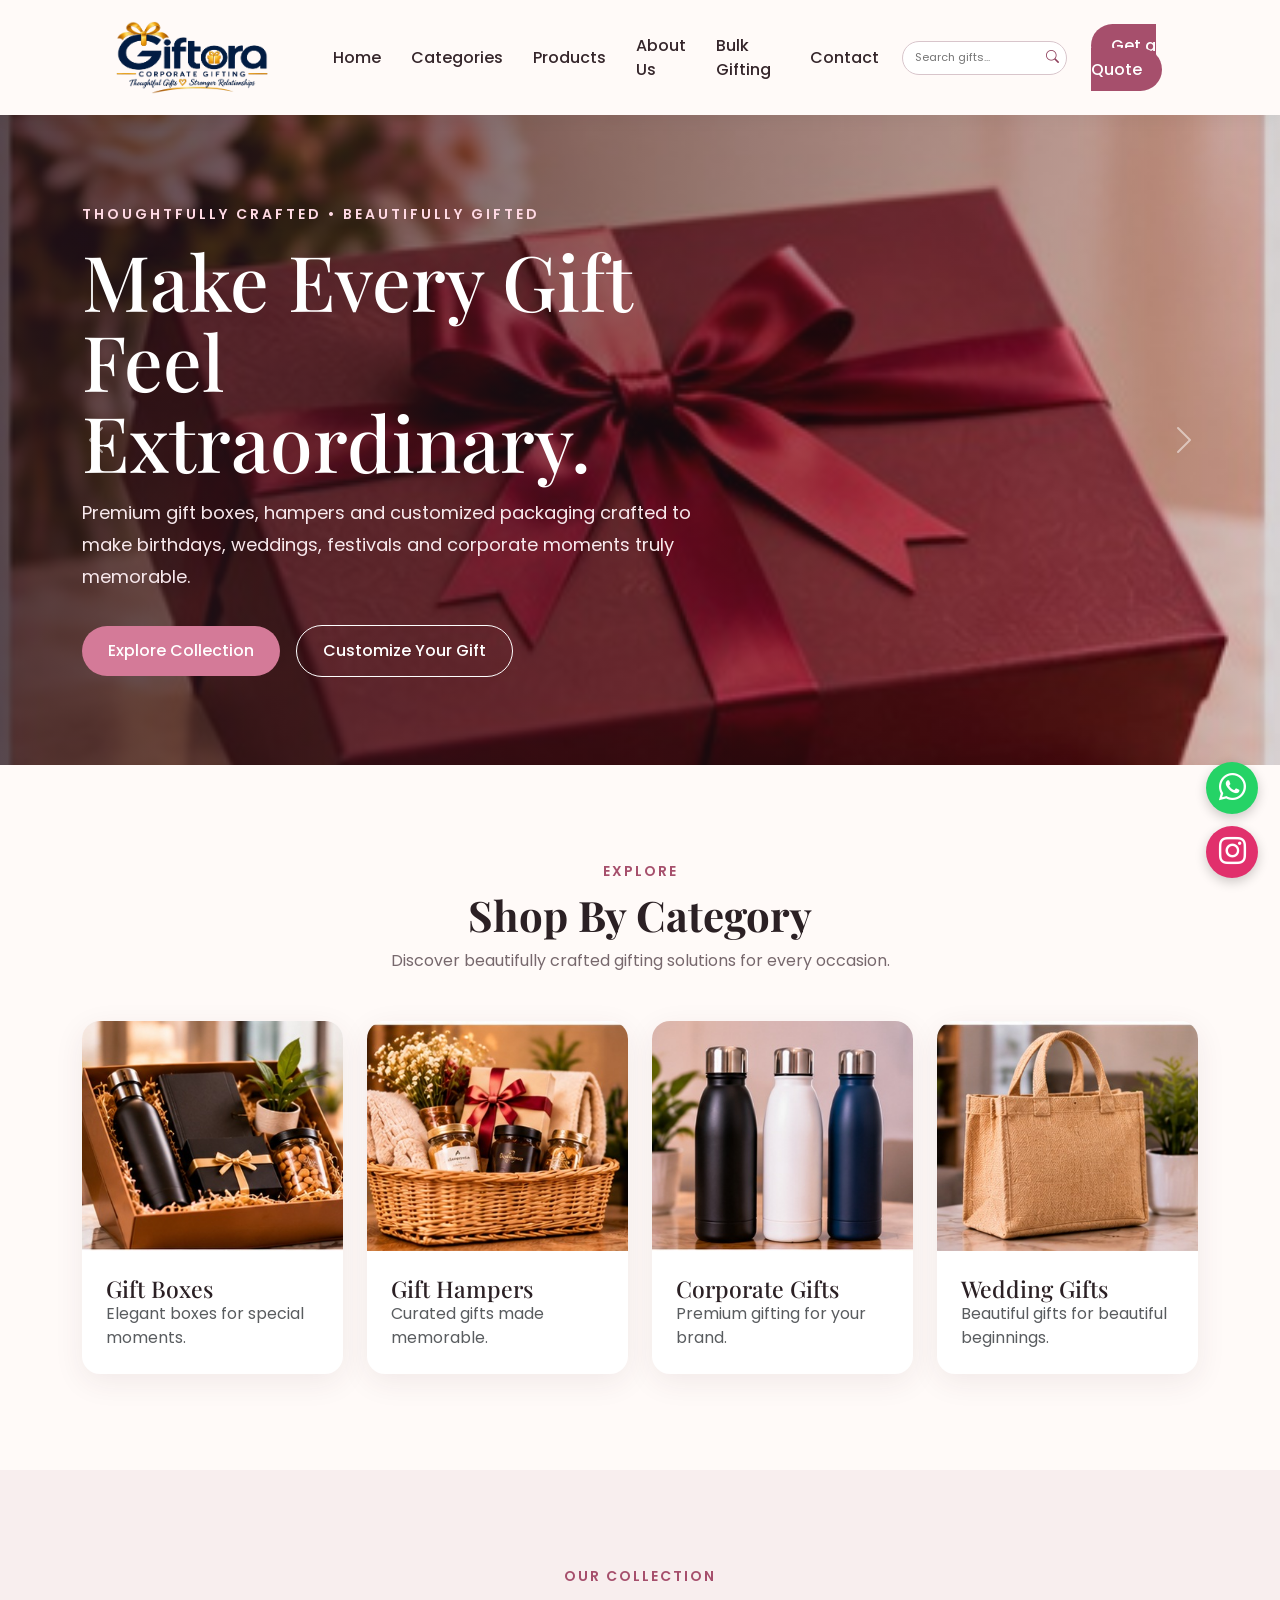
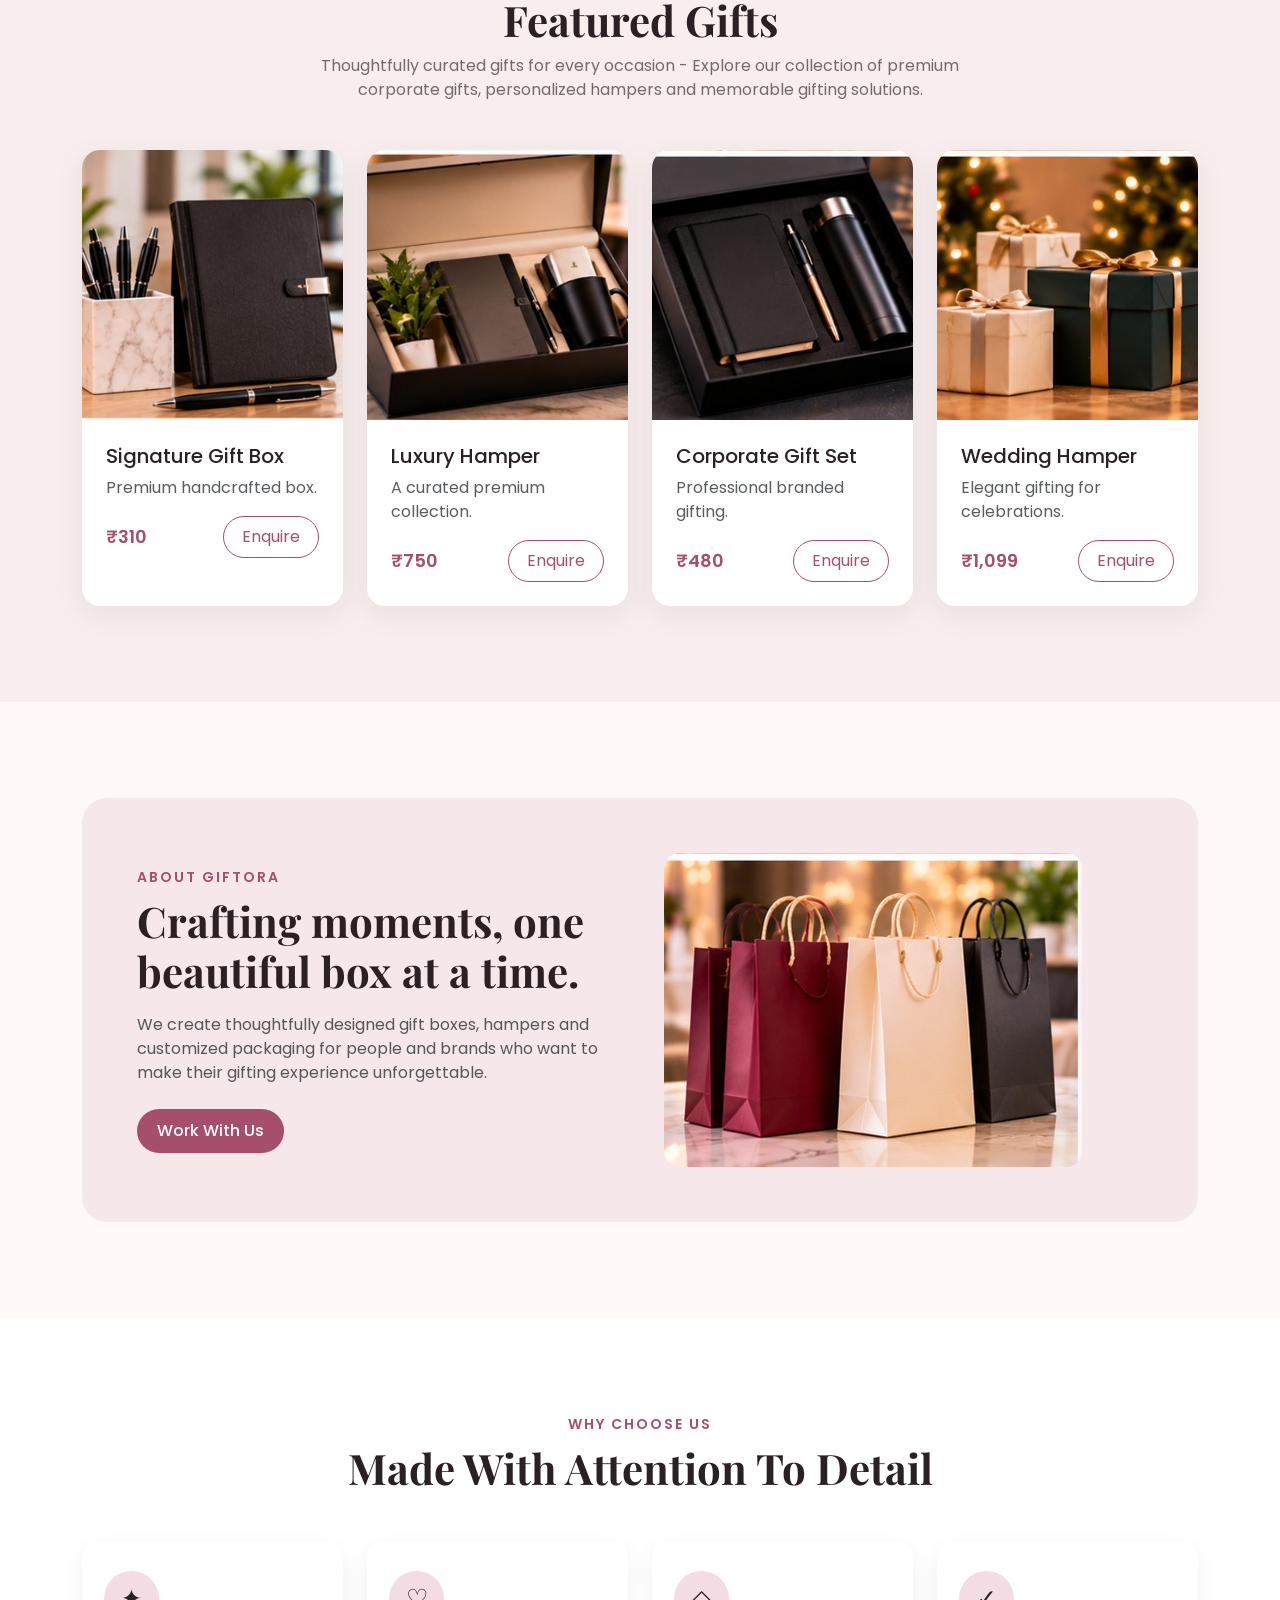
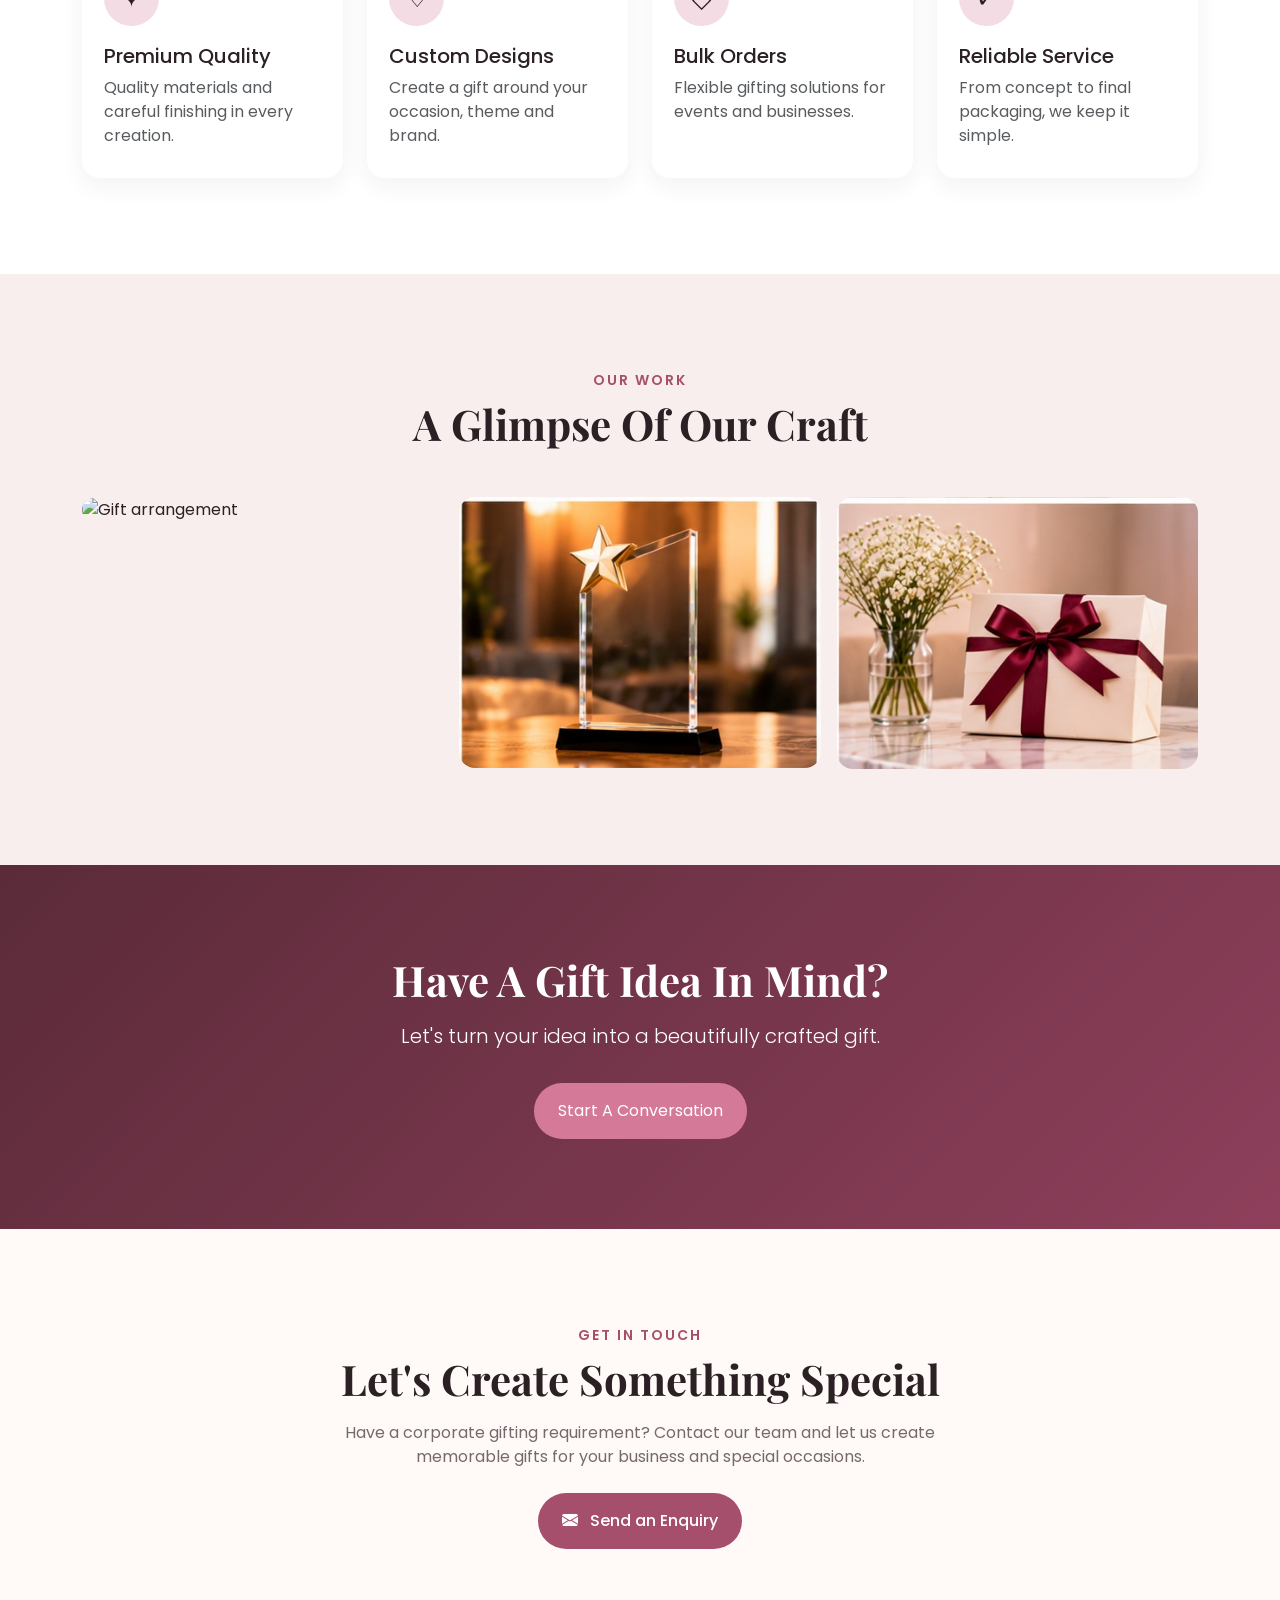
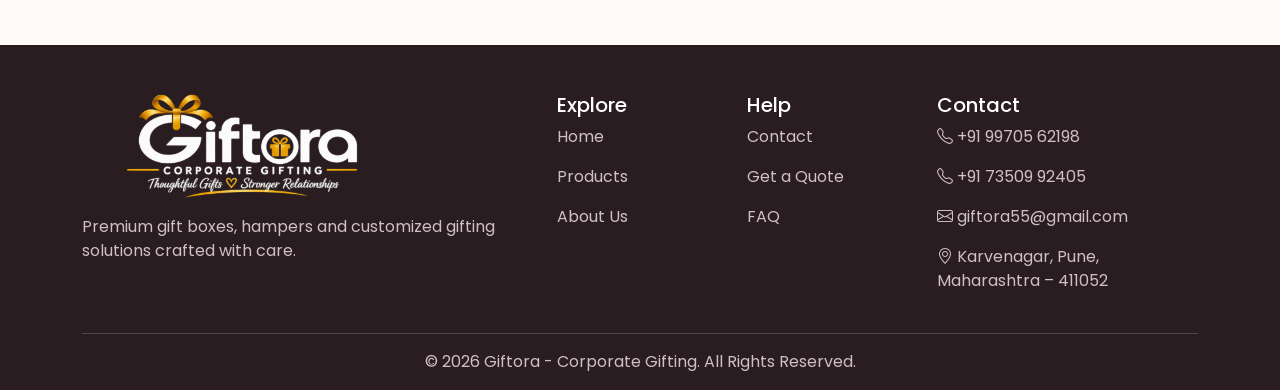
==== commit 8812d0fe: "Added developer credit to contact and index page" ====
--- a/HTML/index.html
+++ b/HTML/index.html
@@ -668,8 +668,9 @@
                 <div class="text-uppercase small fw-semibold" style="letter-spacing:2px;color:#a64f6c;">Our collection
                 </div>
                 <h2 class="section-title mt-2">Featured Gifts</h2>
-                <p class="section-subtitle">A demo product collection — replace these with the client's real products
-                    later.</p>
+                <p class="section-subtitle">Thoughtfully curated gifts for every occasion - 
+
+Explore our collection of premium corporate gifts, personalized hampers and memorable gifting solutions.</p>
             </div>
 
             <div class="row g-4">
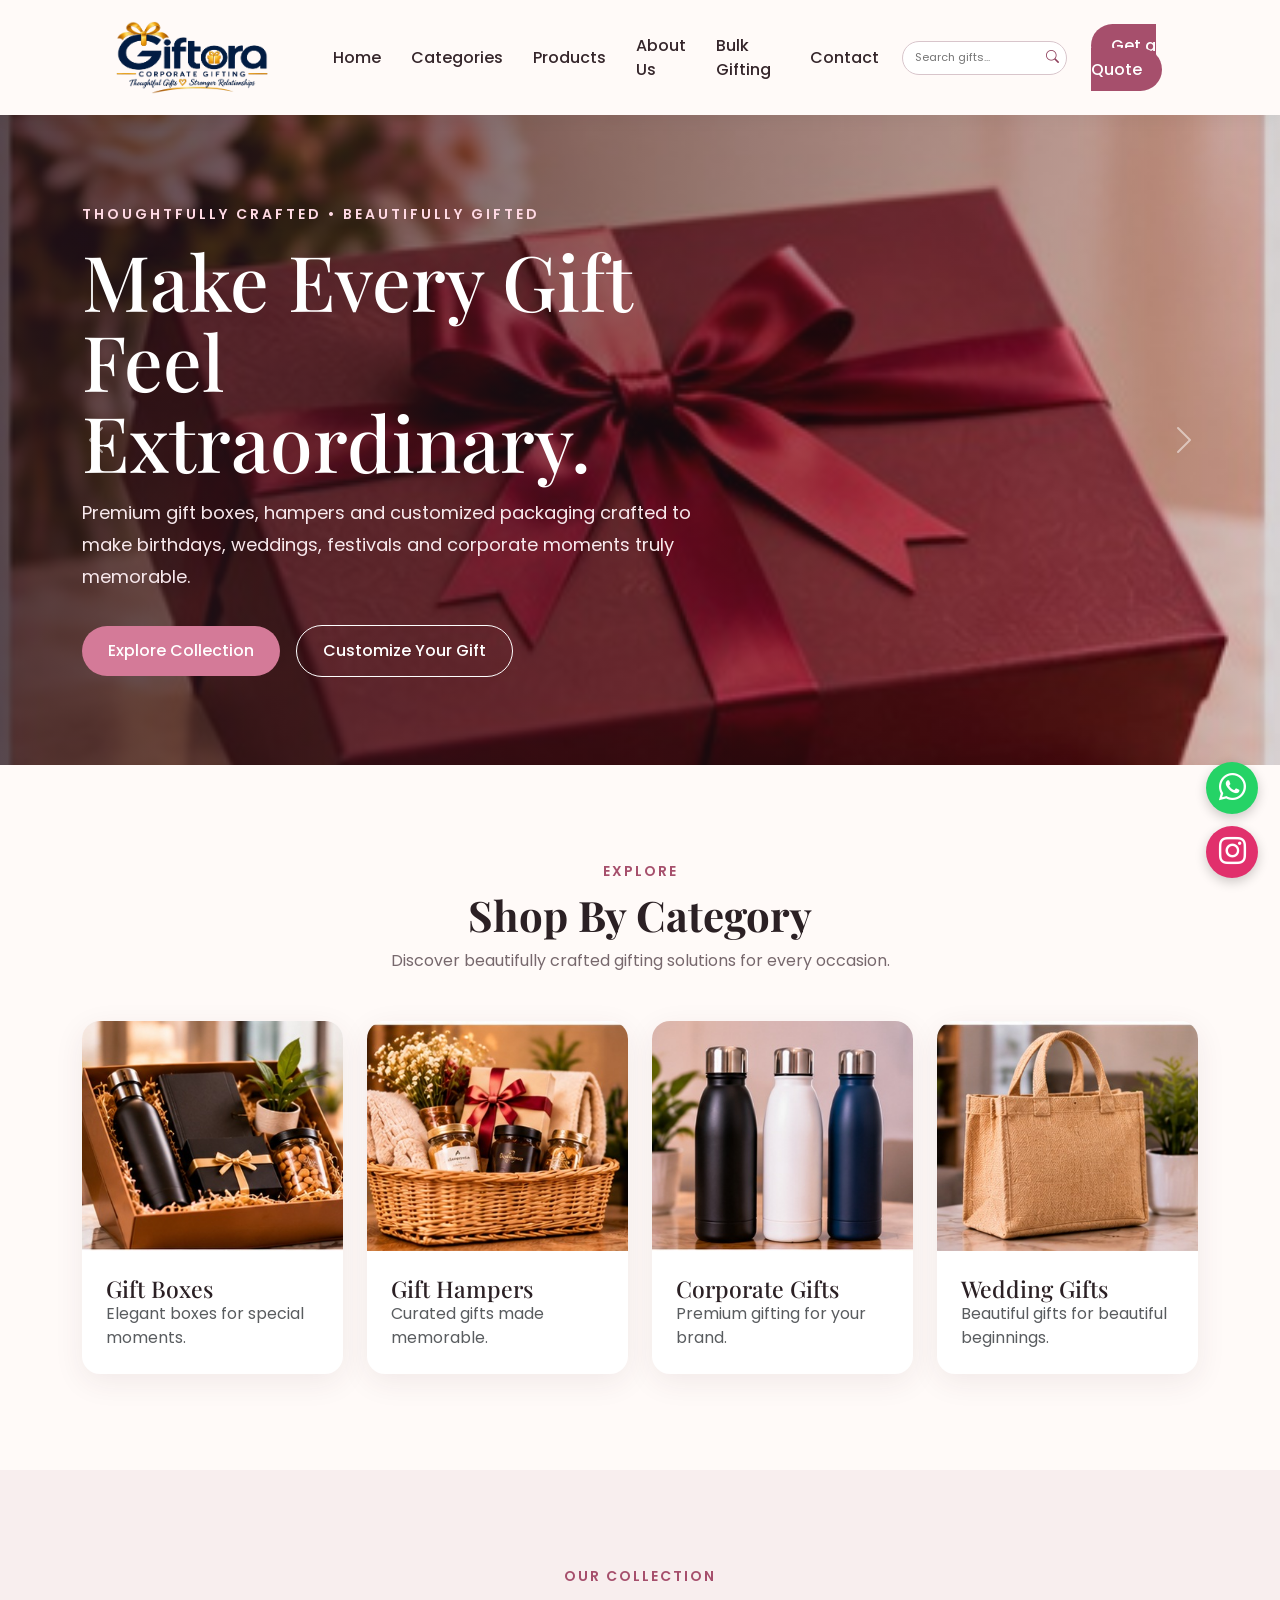
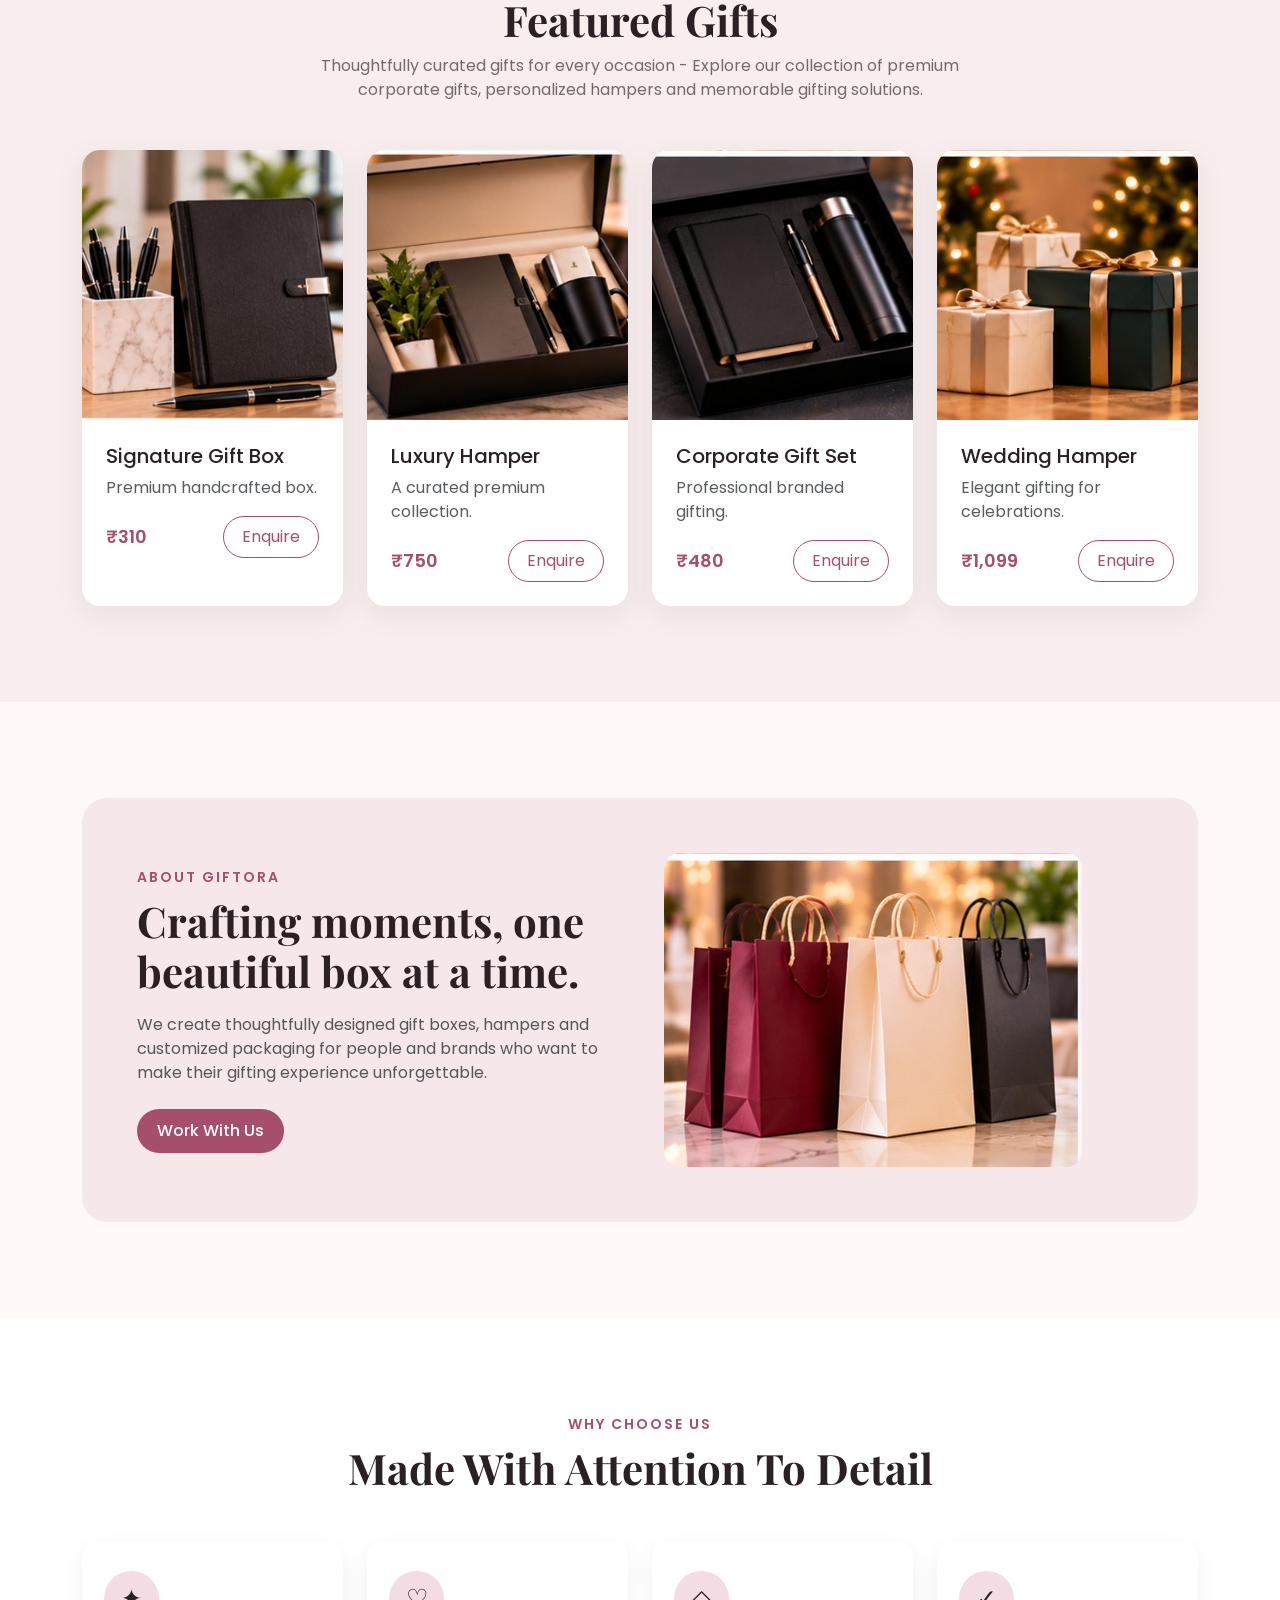
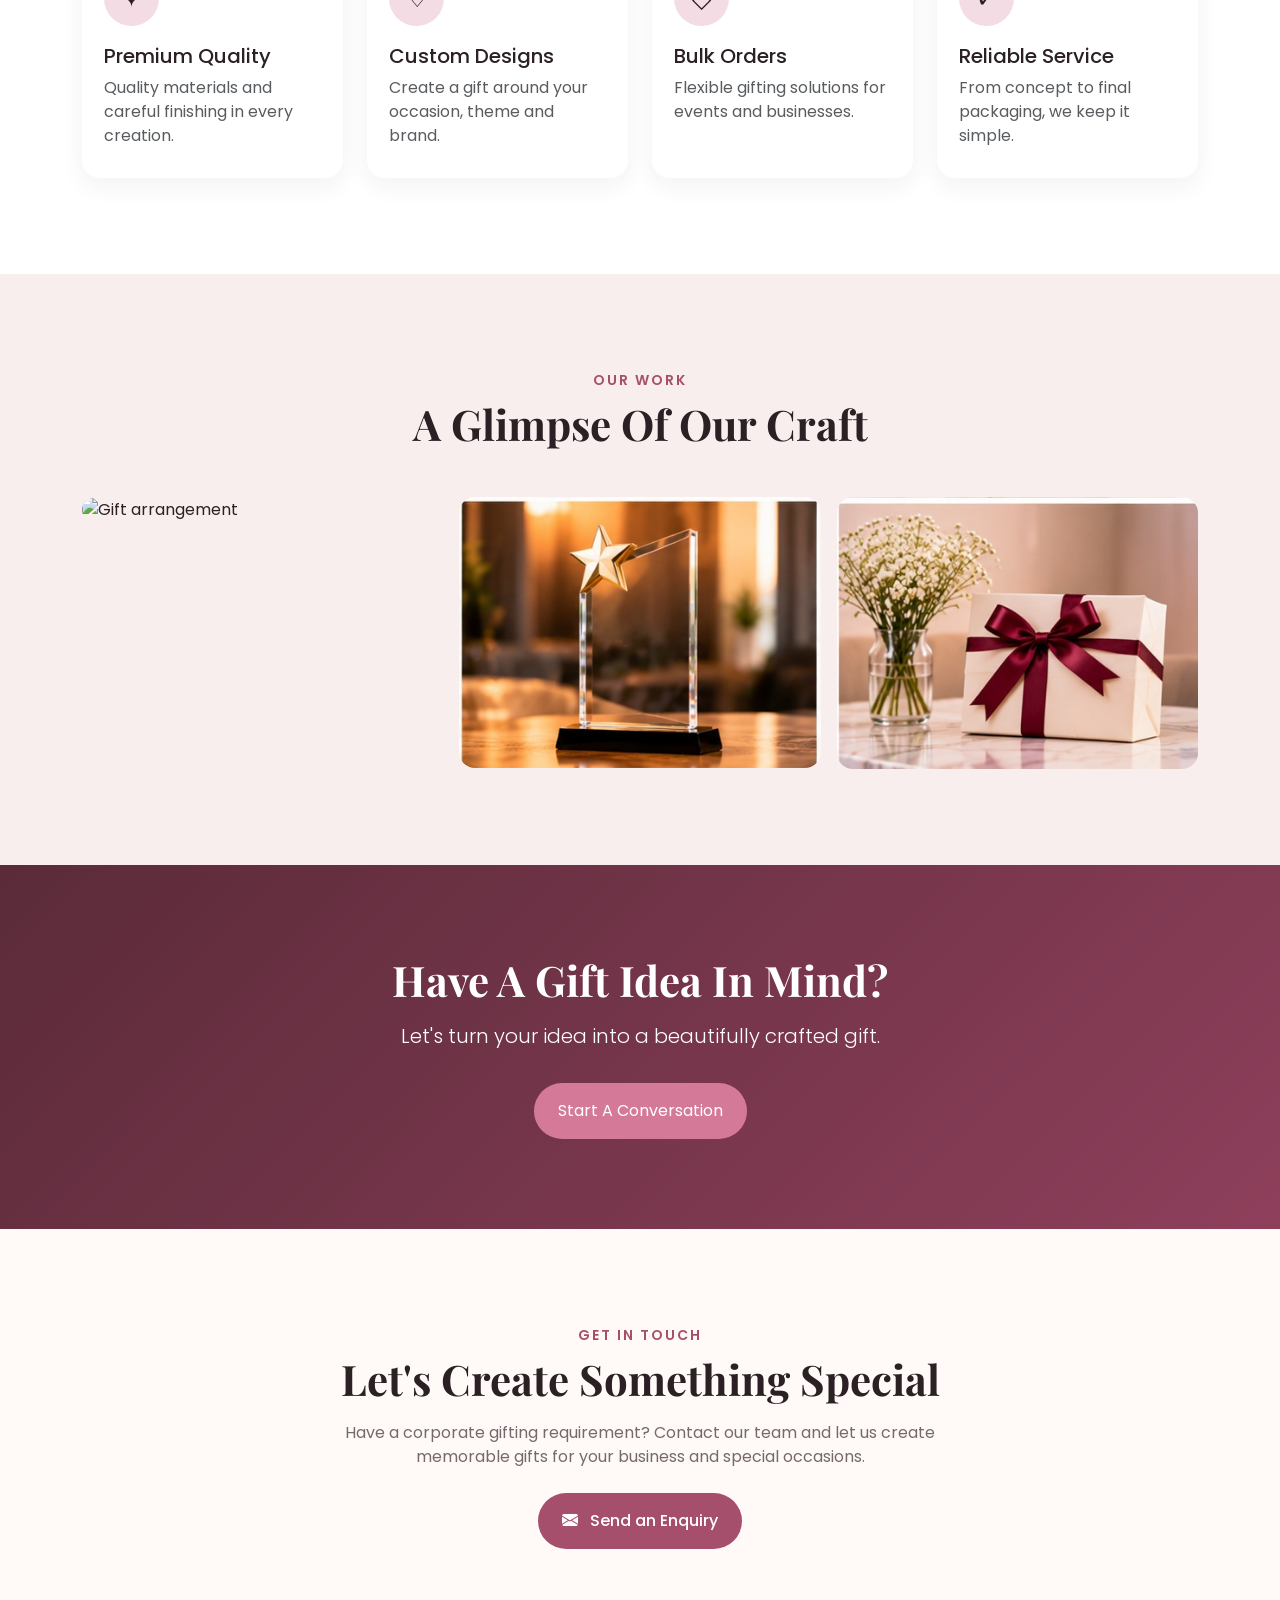
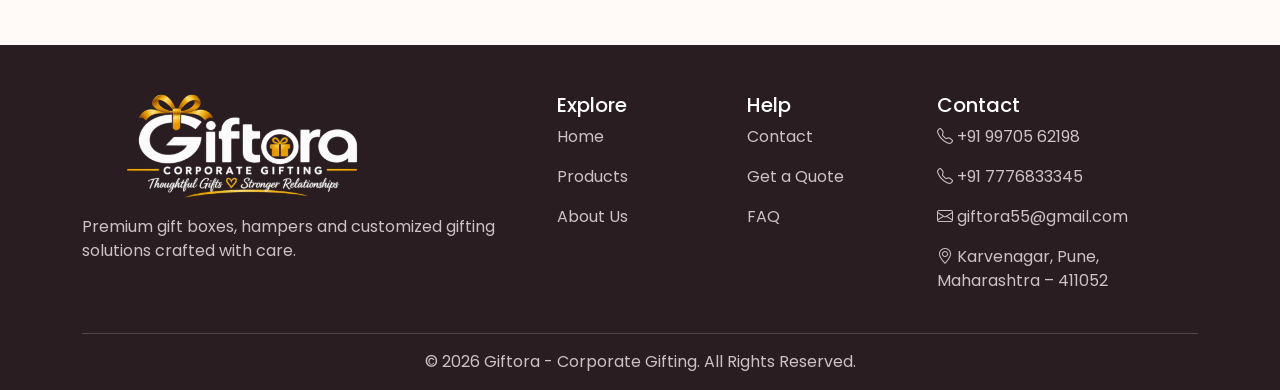
==== commit a744683a: "Complete SEO setup and update page metadata" ====
--- a/HTML/index.html
+++ b/HTML/index.html
@@ -5,6 +5,13 @@
     <meta charset="UTF-8">
     <meta name="viewport" content="width=device-width, initial-scale=1.0">
     <title>Giftora | Corporate Gifting</title>
+
+    <meta name="description"
+        content="Discover premium corporate gifts, customized gift hampers and personalized gifting solutions with Giftora. Make every occasion memorable.">
+
+    <meta name="robots" content="index, follow">
+
+    <link rel="icon" type="image/png" href="../Image/giftora-favicon.png">
 
     <!-- Bootstrap -->
     <link href="https://cdn.jsdelivr.net/npm/bootstrap@5.3.3/dist/css/bootstrap.min.css" rel="stylesheet">
@@ -315,7 +322,7 @@
 
         /* ===== GIFTORA ROUNDED SEARCH BAR ===== */
         .giftora-search {
-          position: relative;
+            position: relative;
             width: 165px;
             height: 34px;
             display: flex;
@@ -345,7 +352,7 @@
         }
 
         .giftora-search button {
-             position: absolute;
+            position: absolute;
             right: 7px;
             top: 50%;
             transform: translateY(-50%);
@@ -668,9 +675,10 @@
                 <div class="text-uppercase small fw-semibold" style="letter-spacing:2px;color:#a64f6c;">Our collection
                 </div>
                 <h2 class="section-title mt-2">Featured Gifts</h2>
-                <p class="section-subtitle">Thoughtfully curated gifts for every occasion - 
-
-Explore our collection of premium corporate gifts, personalized hampers and memorable gifting solutions.</p>
+                <p class="section-subtitle">Thoughtfully curated gifts for every occasion -
+
+                    Explore our collection of premium corporate gifts, personalized hampers and memorable gifting
+                    solutions.</p>
             </div>
 
             <div class="row g-4">
@@ -908,7 +916,7 @@
 
                     <p>
                         <i class="bi bi-telephone"></i>
-                        <a href="tel:+917350992405">+91 73509 92405</a>
+                        <a href="tel:+917776833345">+91 7776833345</a>
                     </p>
 
                     <p>
